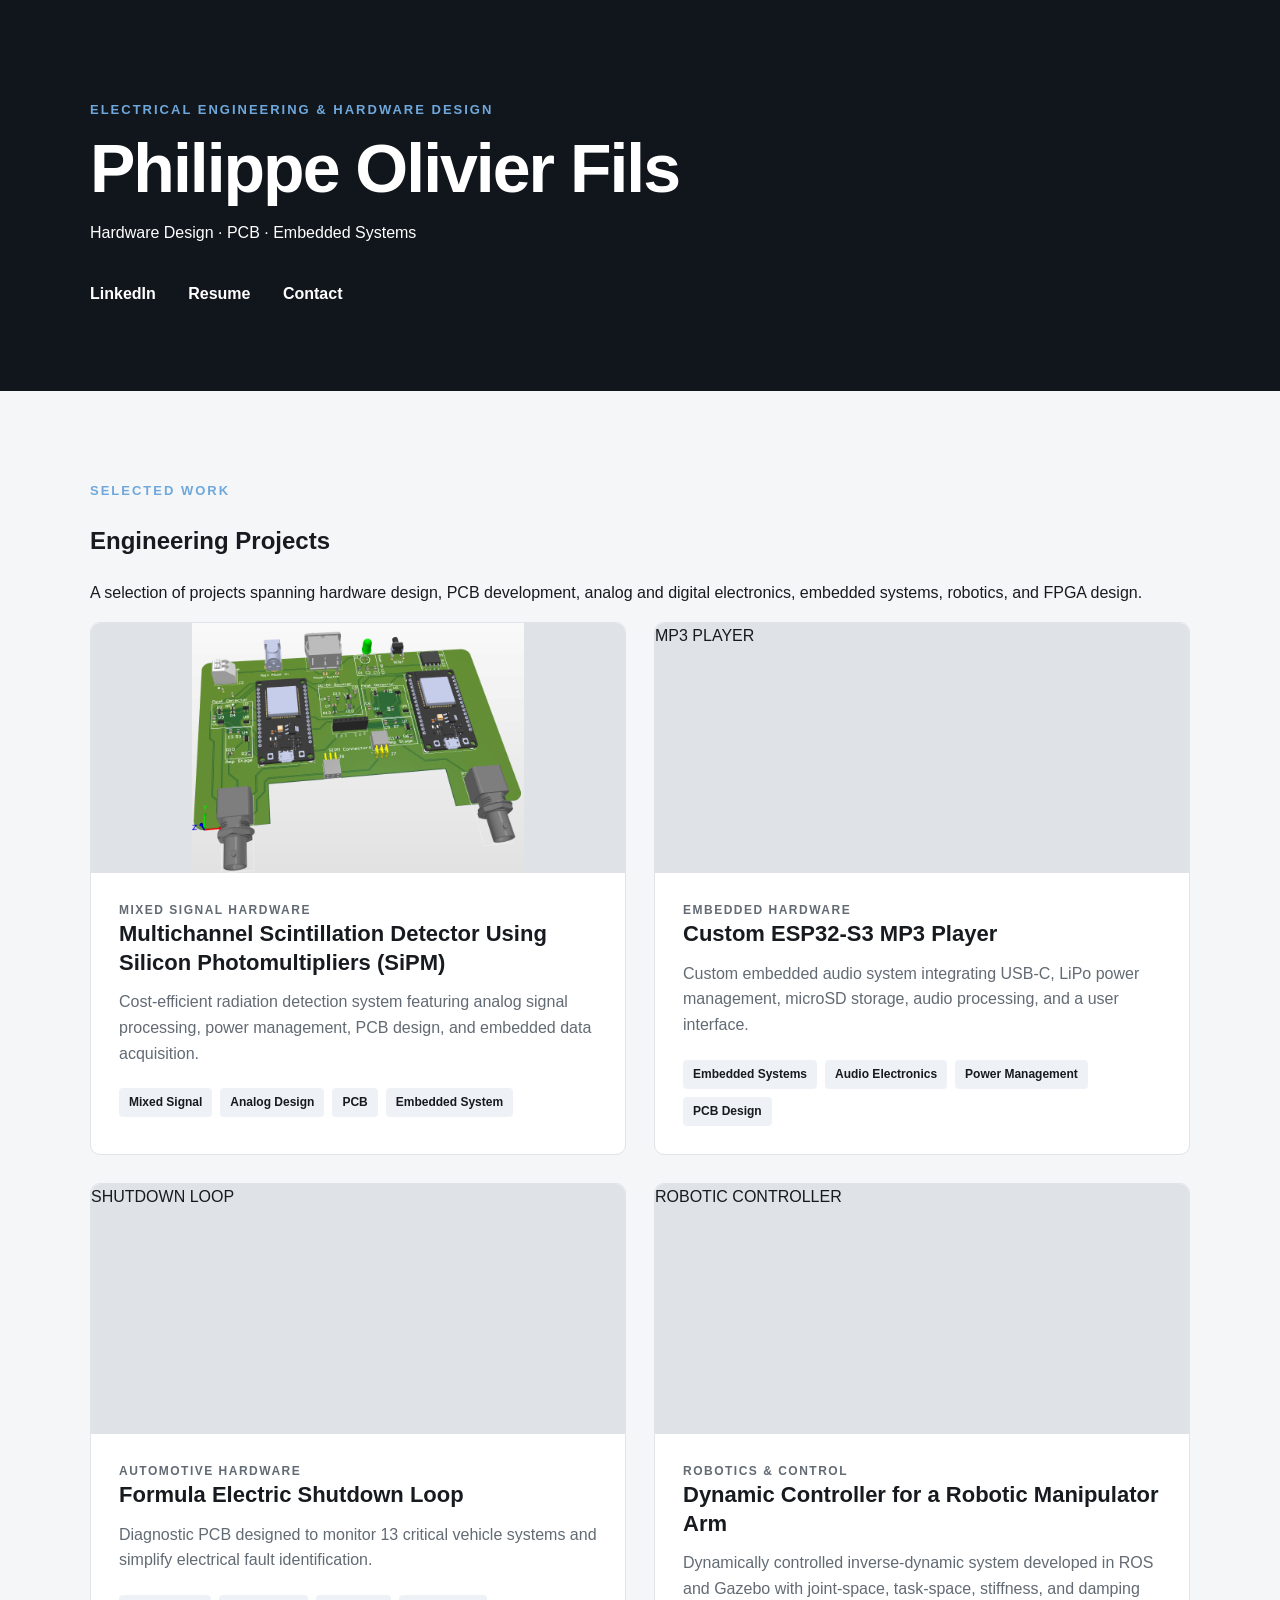
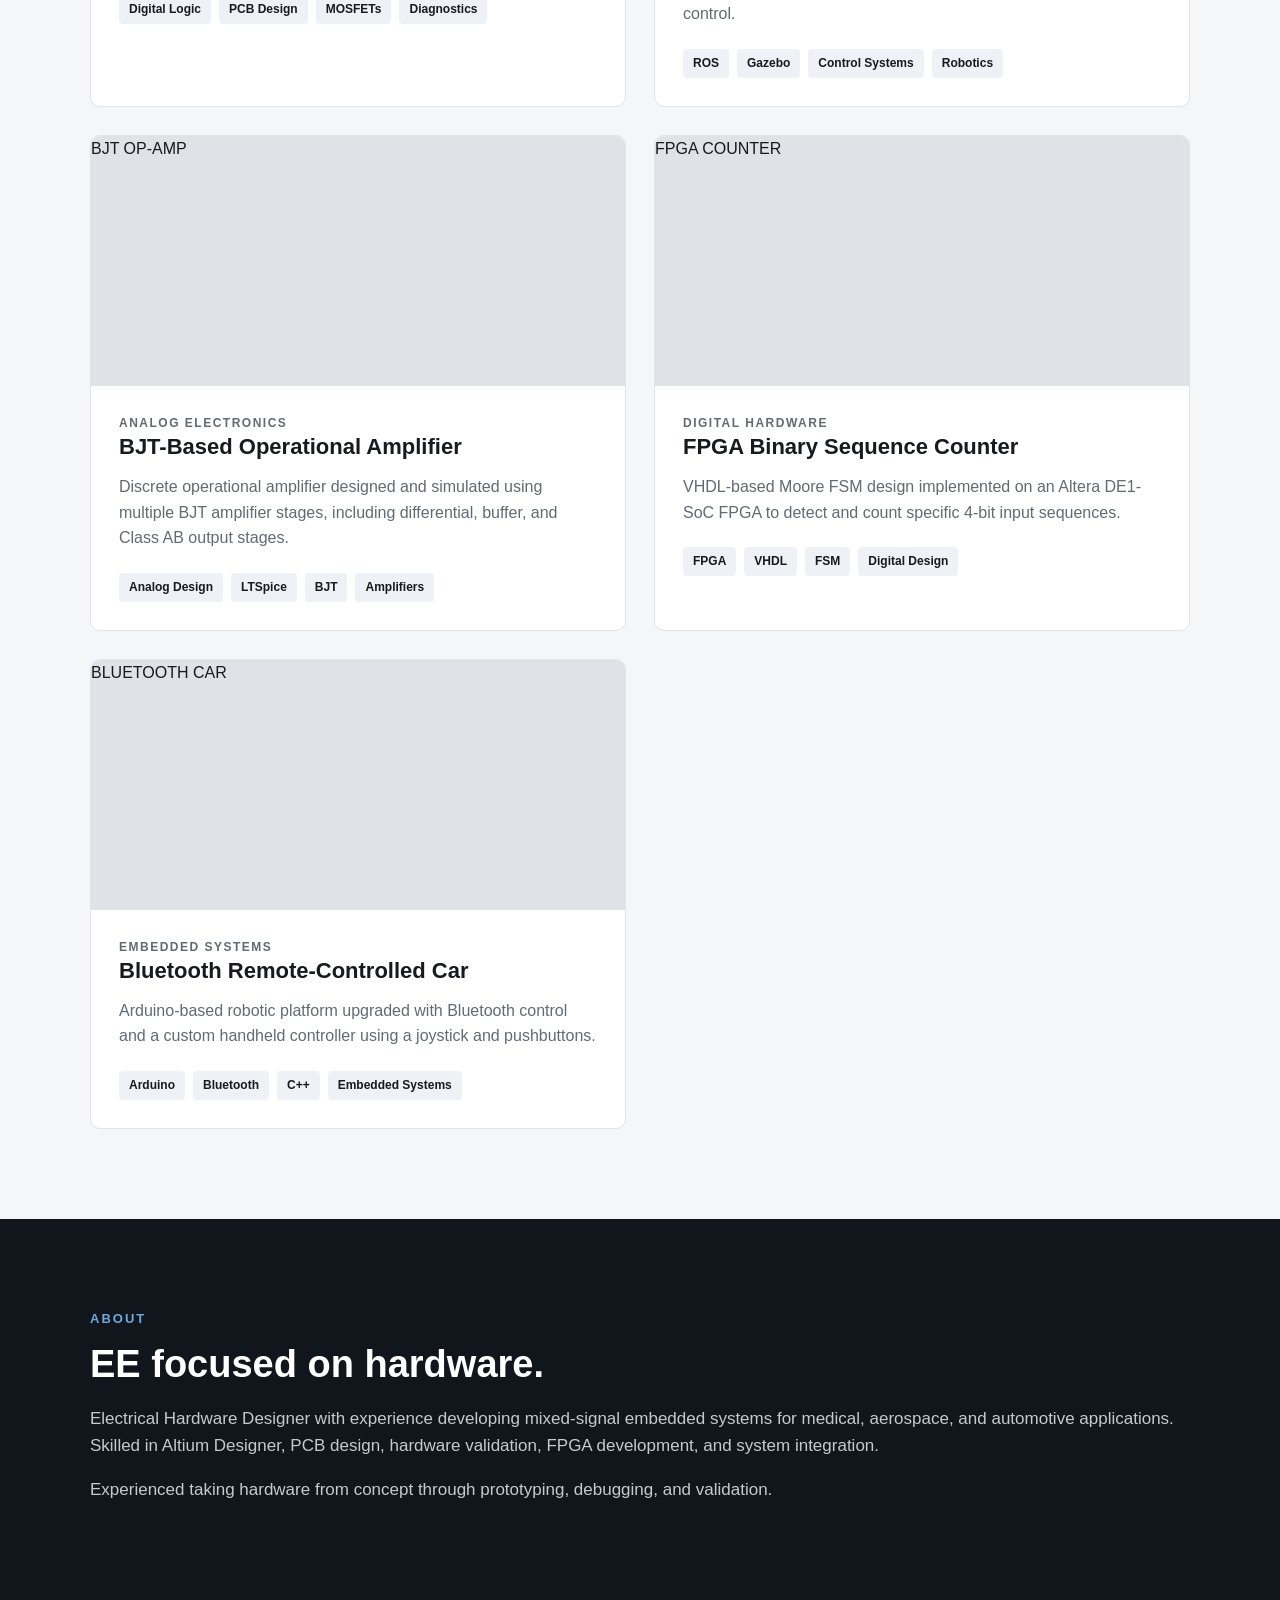
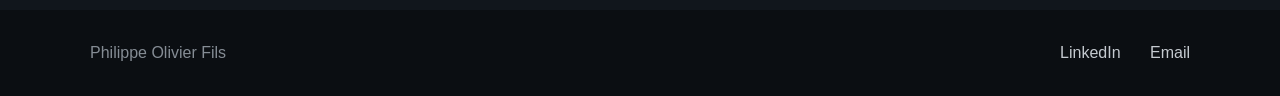
==== index.html @ 5f6dc3c2 "Update index.html" ====
<!DOCTYPE html>

<html lang="en"> <head> <meta charset="UTF-8"> <meta name="viewport" content="width=device-width, initial-scale=1.0">

<title>Philippe Olivier Fils | Hardware Engineering</title>

<link rel="stylesheet" href="style.css">

</head>

<body>

<!-- =====================================================
     HEADER / HERO
     ===================================================== -->

<header class="hero">
    <div class="container">

        <p class="eyebrow">ELECTRICAL ENGINEERING &amp; HARDWARE DESIGN</p>

        <h1>Philippe Olivier Fils</h1>

        <p class="hero-subtitle">
            Hardware Design · PCB · Embedded Systems
        </p>

        <div class="hero-links">
            <a href="https://www.linkedin.com/in/philippeolivierfils"
               target="_blank"
               rel="noopener noreferrer">
                LinkedIn
            </a>

            <a href="resume.pdf" target="_blank">
                Resume
            </a>

            <a href="mailto:philippe.fils@mail.mcgill.ca">
                Contact
            </a>
        </div>

    </div>
</header>


<!-- =====================================================
     PROJECTS
     ===================================================== -->

<main>

    <section class="projects-section">
        <div class="container">

            <p class="eyebrow">SELECTED WORK</p>

            <h2>Engineering Projects</h2>

            <p class="section-intro">
                A selection of projects spanning hardware design, PCB development,
                analog and digital electronics, embedded systems, robotics, and FPGA design.
            </p>


            <div class="projects-grid">


                <!-- =================================================
                     1. SIPM DETECTOR
                     ================================================= -->

                <a href="projects/sipm-detector.html" class="project-card">

                    <div class="project-image">
                        <img src="images/sipm/main-pcb-layout.png"
                             alt="SiPM scintillation detector PCB layout">
                    </div>

                    <div class="project-content">

                        <p class="project-category">
                            MIXED SIGNAL HARDWARE
                        </p>

                        <h3>
                            Multichannel Scintillation Detector Using Silicon Photomultipliers (SiPM)
                        </h3>

                        <p>
                            Cost-efficient radiation detection system featuring
                            analog signal processing, power management, PCB design,
                            and embedded data acquisition.
                        </p>

                        <div class="tags">
                            <span>Mixed Signal</span>
                            <span>Analog Design</span>
                            <span>PCB</span>
                            <span>Embedded System</span>
                        </div>

                    </div>

                </a>


                <!-- =================================================
                     2. MP3 PLAYER
                     ================================================= -->

                <a href="projects/mp3-player.html" class="project-card">

                    <div class="project-image">
                        <div class="project-image-placeholder">
                            MP3 PLAYER
                        </div>
                    </div>

                    <div class="project-content">

                        <p class="project-category">
                            EMBEDDED HARDWARE
                        </p>

                        <h3>
                            Custom ESP32-S3 MP3 Player
                        </h3>

                        <p>
                            Custom embedded audio system integrating USB-C,
                            LiPo power management, microSD storage, audio
                            processing, and a user interface.
                        </p>

                        <div class="tags">
                            <span>Embedded Systems</span>
                            <span>Audio Electronics</span>
                            <span>Power Management</span>
                            <span>PCB Design</span>
                        </div>

                    </div>

                </a>


                <!-- =================================================
                     3. FORMULA ELECTRIC SHUTDOWN LOOP
                     ================================================= -->

                <a href="projects/shutdown-loop.html" class="project-card">

                    <div class="project-image">
                        <div class="project-image-placeholder">
                            SHUTDOWN LOOP
                        </div>
                    </div>

                    <div class="project-content">

                        <p class="project-category">
                            AUTOMOTIVE HARDWARE
                        </p>

                        <h3>
                            Formula Electric Shutdown Loop
                        </h3>

                        <p>
                            Diagnostic PCB designed to monitor 13 critical
                            vehicle systems and simplify electrical fault
                            identification.
                        </p>

                        <div class="tags">
                            <span>Digital Logic</span>
                            <span>PCB Design</span>
                            <span>MOSFETs</span>
                            <span>Diagnostics</span>
                        </div>

                    </div>

                </a>


                <!-- =================================================
                     4. ROBOTIC MANIPULATOR CONTROLLER
                     ================================================= -->

                <a href="projects/robotic-manipulator.html" class="project-card">

                    <div class="project-image">
                        <div class="project-image-placeholder">
                            ROBOTIC CONTROLLER
                        </div>
                    </div>

                    <div class="project-content">

                        <p class="project-category">
                            ROBOTICS &amp; CONTROL
                        </p>

                        <h3>
                            Dynamic Controller for a Robotic Manipulator Arm
                        </h3>

                        <p>
                            Dynamically controlled inverse-dynamic system
                            developed in ROS and Gazebo with joint-space,
                            task-space, stiffness, and damping control.
                        </p>

                        <div class="tags">
                            <span>ROS</span>
                            <span>Gazebo</span>
                            <span>Control Systems</span>
                            <span>Robotics</span>
                        </div>

                    </div>

                </a>


                <!-- =================================================
                     5. BJT OP-AMP
                     ================================================= -->

                <a href="projects/bjt-op-amp.html" class="project-card">

                    <div class="project-image">
                        <div class="project-image-placeholder">
                            BJT OP-AMP
                        </div>
                    </div>

                    <div class="project-content">

                        <p class="project-category">
                            ANALOG ELECTRONICS
                        </p>

                        <h3>
                            BJT-Based Operational Amplifier
                        </h3>

                        <p>
                            Discrete operational amplifier designed and
                            simulated using multiple BJT amplifier stages,
                            including differential, buffer, and Class AB
                            output stages.
                        </p>

                        <div class="tags">
                            <span>Analog Design</span>
                            <span>LTSpice</span>
                            <span>BJT</span>
                            <span>Amplifiers</span>
                        </div>

                    </div>

                </a>


                <!-- =================================================
                     6. FPGA SEQUENCE COUNTER
                     ================================================= -->

                <a href="projects/fpga-design.html" class="project-card">

                    <div class="project-image">
                        <div class="project-image-placeholder">
                            FPGA COUNTER
                        </div>
                    </div>

                    <div class="project-content">

                        <p class="project-category">
                            DIGITAL HARDWARE
                        </p>

                        <h3>
                            FPGA Binary Sequence Counter
                        </h3>

                        <p>
                            VHDL-based Moore FSM design implemented on an
                            Altera DE1-SoC FPGA to detect and count specific
                            4-bit input sequences.
                        </p>

                        <div class="tags">
                            <span>FPGA</span>
                            <span>VHDL</span>
                            <span>FSM</span>
                            <span>Digital Design</span>
                        </div>

                    </div>

                </a>


                <!-- =================================================
                     7. BLUETOOTH CAR
                     ================================================= -->

                <a href="projects/bluetooth-robot.html" class="project-card">

                    <div class="project-image">
                        <div class="project-image-placeholder">
                            BLUETOOTH CAR
                        </div>
                    </div>

                    <div class="project-content">

                        <p class="project-category">
                            EMBEDDED SYSTEMS
                        </p>

                        <h3>
                            Bluetooth Remote-Controlled Car
                        </h3>

                        <p>
                            Arduino-based robotic platform upgraded with
                            Bluetooth control and a custom handheld
                            controller using a joystick and pushbuttons.
                        </p>

                        <div class="tags">
                            <span>Arduino</span>
                            <span>Bluetooth</span>
                            <span>C++</span>
                            <span>Embedded Systems</span>
                        </div>

                    </div>

                </a>


            </div>

        </div>
    </section>


    <!-- =====================================================
         ABOUT
         ===================================================== -->

    <section class="about-section">
        <div class="container">

            <p class="eyebrow">ABOUT</p>

            <h2>EE focused on hardware.</h2>

            <p>
                Electrical Hardware Designer with experience developing
                mixed-signal embedded systems for medical, aerospace,
                and automotive applications. Skilled in Altium Designer,
                PCB design, hardware validation, FPGA development,
                and system integration.
            </p>

            <p>
                Experienced taking hardware from concept through
                prototyping, debugging, and validation.
            </p>

        </div>
    </section>

</main>


<!-- =====================================================
     FOOTER
     ===================================================== -->

<footer>
    <div class="container">

        <p>
            Philippe Olivier Fils
        </p>

        <div class="footer-links">

            <a href="https://www.linkedin.com/in/philippeolivierfils"
               target="_blank"
               rel="noopener noreferrer">
                LinkedIn
            </a>

            <a href="mailto:philippe.fils@mail.mcgill.ca">
                Email
            </a>

        </div>

    </div>
</footer>

</body> </html>
---- style.css ----
* {
    box-sizing: border-box;
}

html {
    scroll-behavior: smooth;
}

body {
    margin: 0;
    font-family: Arial, Helvetica, sans-serif;
    background: #f5f6f8;
    color: #171a1f;
    line-height: 1.6;
}

.container {
    width: min(1100px, 90%);
    margin: auto;
}


/* =========================================================
   HOMEPAGE HERO
   ========================================================= */

.hero {
    background: #11161c;
    color: white;
    padding: 100px 0 85px;
}

.eyebrow {
    margin: 0 0 12px;
    font-size: 13px;
    font-weight: 700;
    letter-spacing: 2px;
    color: #6fa8dc;
}

.hero h1 {
    margin: 0;
    font-size: clamp(42px, 6vw, 68px);
    line-height: 1.05;
    letter-spacing: -2px;
}

.tagline {
    margin-top: 20px;
    font-size: 21px;
    color: #c5cad0;
}

.hero-links {
    margin-top: 35px;
}

.hero-links a {
    display: inline-block;
    margin-right: 28px;
    color: white;
    text-decoration: none;
    font-weight: 600;
}

.hero-links a:hover {
    color: #6fa8dc;
}


/* =========================================================
   HOMEPAGE PROJECTS
   ========================================================= */

.projects-section {
    padding: 90px 0;
}

.section-heading {
    max-width: 700px;
    margin-bottom: 45px;
}

.section-heading h2 {
    margin: 0;
    font-size: 38px;
    letter-spacing: -1px;
}

.section-heading > p:last-child {
    color: #626a73;
    font-size: 17px;
}


.projects-grid {
    display: grid;
    grid-template-columns: repeat(2, 1fr);
    gap: 28px;
}


.project-card {
    display: block;
    background: white;
    border: 1px solid #e0e3e7;
    border-radius: 10px;
    overflow: hidden;
    text-decoration: none;
    color: inherit;

    transition:
        transform 0.2s ease,
        box-shadow 0.2s ease;
}

.project-card:hover {
    transform: translateY(-5px);
    box-shadow: 0 15px 35px rgba(0, 0, 0, 0.08);
}


.project-image {
height: 250px;
background: #dfe3e8;
overflow: hidden;
}

.project-image img {
width: 100%;
height: 100%;
object-fit: contain;
display: block;
}

.project-content {
    padding: 28px;
}

.project-category {
    margin: 0 0 8px;

    font-size: 12px;
    font-weight: 700;
    letter-spacing: 1.5px;

    color: #1769aa;
}

.project-content h3 {
    margin: 0 0 12px;
    font-size: 22px;
    line-height: 1.3;
}

.project-content p {
    color: #626a73;
    margin: 0;
}


.tags {
    display: flex;
    flex-wrap: wrap;
    gap: 8px;

    margin-top: 22px;
}

.tags span {
    background: #eef2f6;
    padding: 5px 10px;

    border-radius: 4px;

    font-size: 12px;
    font-weight: 600;
}

.project-header .tags span { color: #171a1f; }

/* =========================================================
   ABOUT
   ========================================================= */

.about-section {
    background: #11161c;
    color: white;
    padding: 90px 0;
}

.about-grid {
    display: grid;
    grid-template-columns: 1fr 1fr;
    gap: 80px;
}

.about-section h2 {
    margin: 0;
    font-size: 38px;
    line-height: 1.2;
}

.about-section p:not(.eyebrow) {
    color: #c5cad0;
    font-size: 17px;
}


/* =========================================================
   FOOTER
   ========================================================= */

footer {
    background: #0b0e12;
    color: #858c94;
    padding: 30px 0;
}

footer .container {
    display: flex;
    justify-content: space-between;
    align-items: center;
}

footer p {
    margin: 0;
}

footer a {
    color: #c5cad0;
    text-decoration: none;
    margin-left: 25px;
}


/* =========================================================
   PROJECT PAGE HEADER
   ========================================================= */

.project-header {
    background: #11161c;
    color: white;
    padding: 80px 0 70px;
}

.project-header h1 {
    max-width: 900px;
    margin: 0;
    font-size: clamp(38px, 5vw, 62px);
    line-height: 1.08;
    letter-spacing: -1.5px;
}

.project-subtitle {
    max-width: 800px;
    margin: 22px 0 0;

    font-size: 20px;
    line-height: 1.6;

    color: #c5cad0;
}

.back-link {
    display: inline-block;
    margin-bottom: 35px;

    color: #c5cad0;
    text-decoration: none;

    font-size: 14px;
    font-weight: 600;
}

.back-link:hover {
    color: #6fa8dc;
}


/* =========================================================
   PROJECT HERO IMAGES
   ========================================================= */

.project-hero-image-section {
    padding: 50px 0 20px;
    background: #f5f6f8;
}

.project-hero-image-pair {
    display: grid;
    grid-template-columns: 1fr 1fr;
    gap: 30px;
}


/* =========================================================
   PROJECT SECTIONS
   ========================================================= */

.project-section {
    padding: 75px 0;
    border-bottom: 1px solid #e0e3e7;
}

.project-section:last-child {
    border-bottom: none;
}

.project-section-alt {
    background: #eef1f4;
}

.project-content-wide {
    max-width: 1000px;
    margin: 0 auto;
}

.project-section p {
    max-width: 850px;
    margin: 0 0 18px;

    color: #555d66;
    font-size: 17px;
    line-height: 1.7;
}

.project-section h3 {
    margin: 0 0 12px;
    font-size: 22px;
}


/* =========================================================
   PROJECT FIGURES
   ========================================================= */

.project-figure {
    margin: 0;

    background: transparent;
    border: none;
    border-radius: 0;

    overflow: visible;
}

.project-figure img {
    display: block;
    width: 100%;
    height: auto;
    border-radius: 6px;
}

.project-figure figcaption {
    padding: 10px 0 0;

    border: none;

    color: #626a73;
    font-size: 14px;
    line-height: 1.5;
}

.project-figure figcaption strong {
    color: #171a1f;
}


/* =========================================================
   PROJECT HERO / BOARD IMAGES
   ========================================================= */

/*
   Keeps the Layout and Assembled Board images
   visually similar in size.
*/

.project-hero-image-pair .project-figure img {
    width: 100%;
    height: 360px;
    object-fit: contain;
    background: white;
}


/* =========================================================
   LARGE PROJECT FIGURES
   ========================================================= */

.project-figure-large {
    margin-top: 40px;
}

.project-figure-large img {
    width: 100%;
}

/* =========================================================
MEDIUM PROJECT FIGURES
========================================================= */

.project-figure-medium {
max-width: 750px;
margin-left: auto;
margin-right: auto;
}

/* =========================================================
   STACKED MODULAR CROSS-SECTION
   ========================================================= */

/*
   The cross-section image should not dominate the page.
   It remains centered and substantially smaller than
   the main board images.
*/

.project-figure-modular {
    max-width: 650px;
    margin: 40px auto 0;
}

.project-figure-modular img {
    width: 100%;
    height: auto;
}


/* =========================================================
   MULTI-IMAGE FIGURE GRID
   ========================================================= */

.project-figure-grid {
    display: grid;
    grid-template-columns: 1fr 1fr;
    gap: 25px;

    margin-top: 40px;
}


/* =========================================================
   PROJECT HIGHLIGHTS
   ========================================================= */

.project-highlight {
    margin-top: 45px;
    padding: 30px;

    background: white;
    border: 1px solid #e0e3e7;
    border-radius: 8px;
}

.project-highlight h3 {
    margin-top: 0;
}

.project-highlight ul {
    margin: 0;
    padding-left: 22px;
}

.project-highlight li {
    margin-bottom: 10px;

    color: #555d66;
    font-size: 16px;
}


/* =========================================================
   PROJECT SUMMARY
   ========================================================= */

.project-summary {
    padding-top: 10px;
}


/* =========================================================
   PROJECT PAGE MOBILE
   ========================================================= */

@media (max-width: 750px) {

    .hero {
        padding: 70px 0;
    }

    .projects-grid {
        grid-template-columns: 1fr;
    }

    .about-grid {
        grid-template-columns: 1fr;
        gap: 30px;
    }

    footer .container {
        flex-direction: column;
        gap: 15px;
    }

    footer a {
        margin: 0 10px;
    }


    /* Project pages */

    .project-header {
        padding: 60px 0 55px;
    }

    .project-header h1 {
        font-size: 40px;
    }

    .project-subtitle {
        font-size: 17px;
    }

    .project-hero-image-section {
        padding: 30px 0 10px;
    }

    .project-hero-image-pair {
        grid-template-columns: 1fr;
        gap: 25px;
    }

    .project-hero-image-pair .project-figure img {
        height: auto;
        max-height: 360px;
    }

    .project-section {
        padding: 55px 0;
    }

    .project-section h2 {
        font-size: 29px;
    }

    .project-section p {
        font-size: 16px;
    }

    .project-figure-grid {
        grid-template-columns: 1fr;
        gap: 20px;
    }

    .project-figure-modular {
        max-width: 100%;
        margin-top: 30px;
    }

    .project-highlight {
        padding: 22px;
    }

}
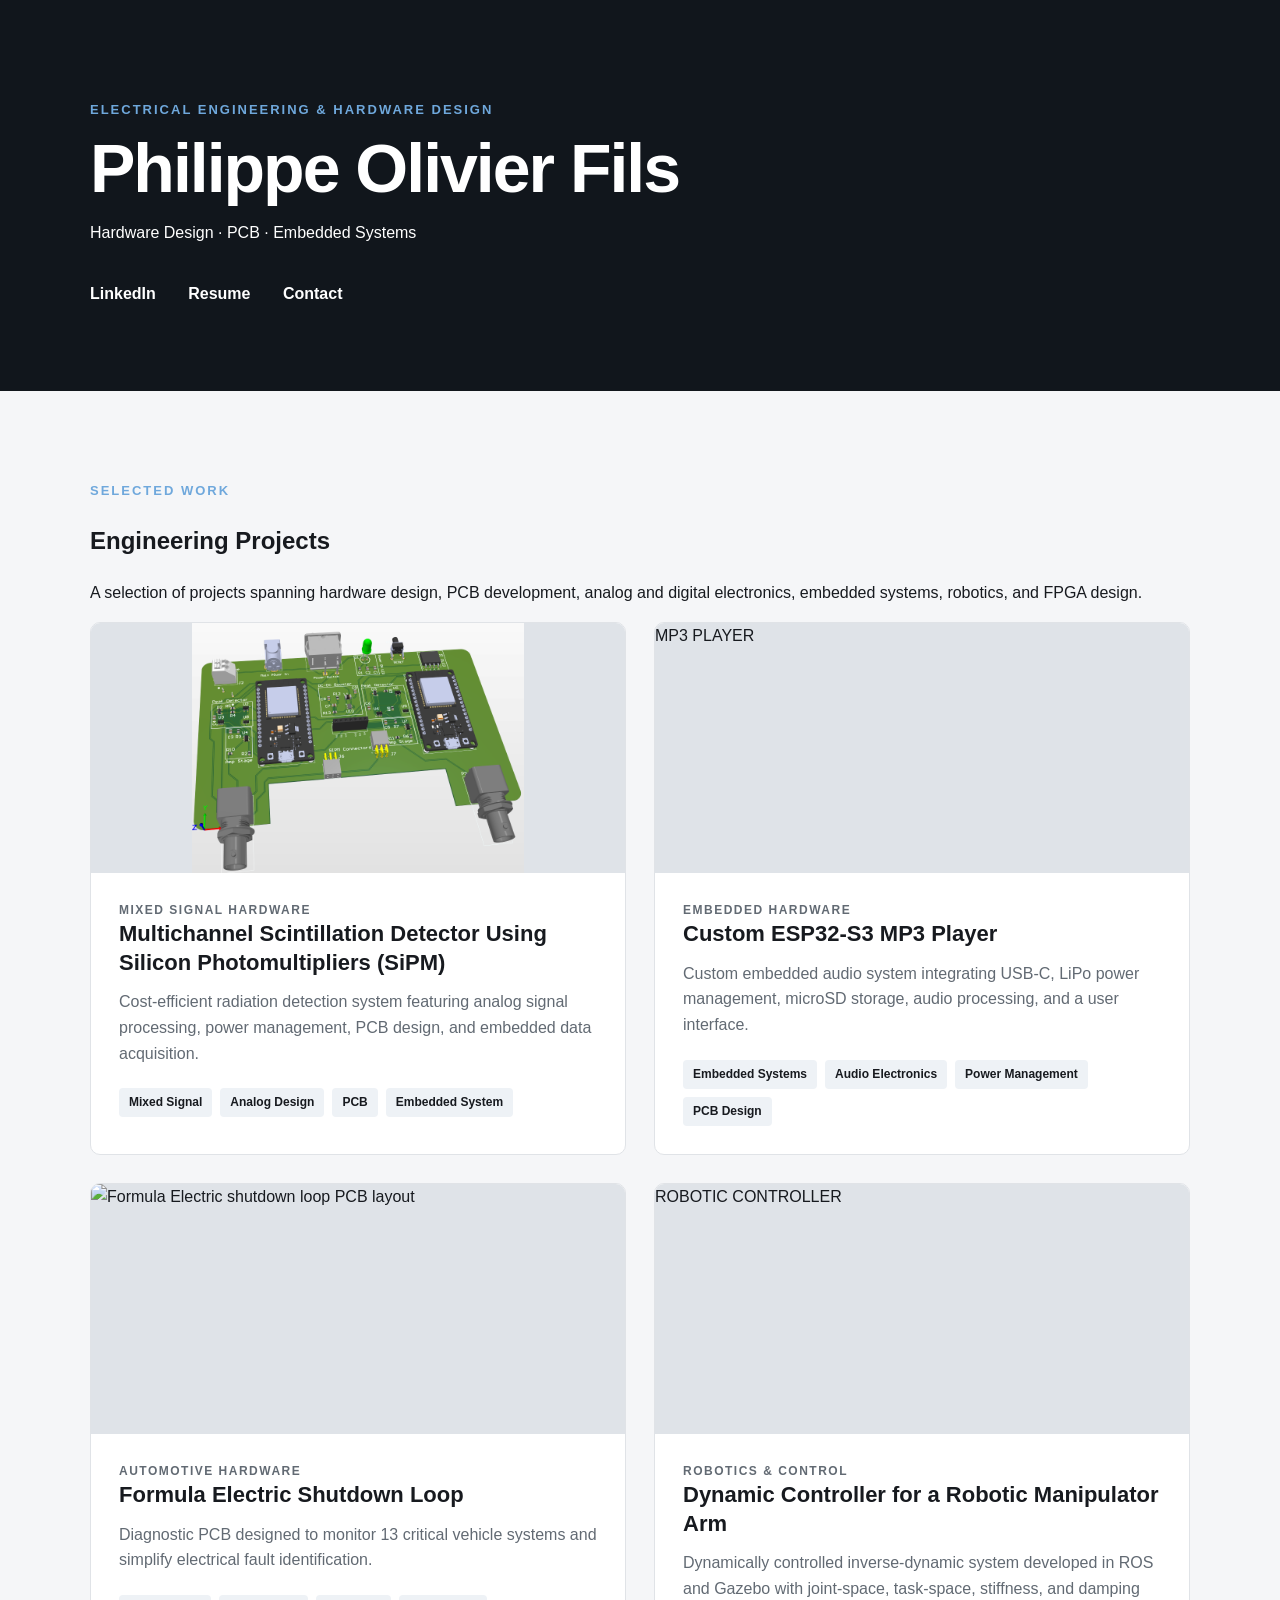
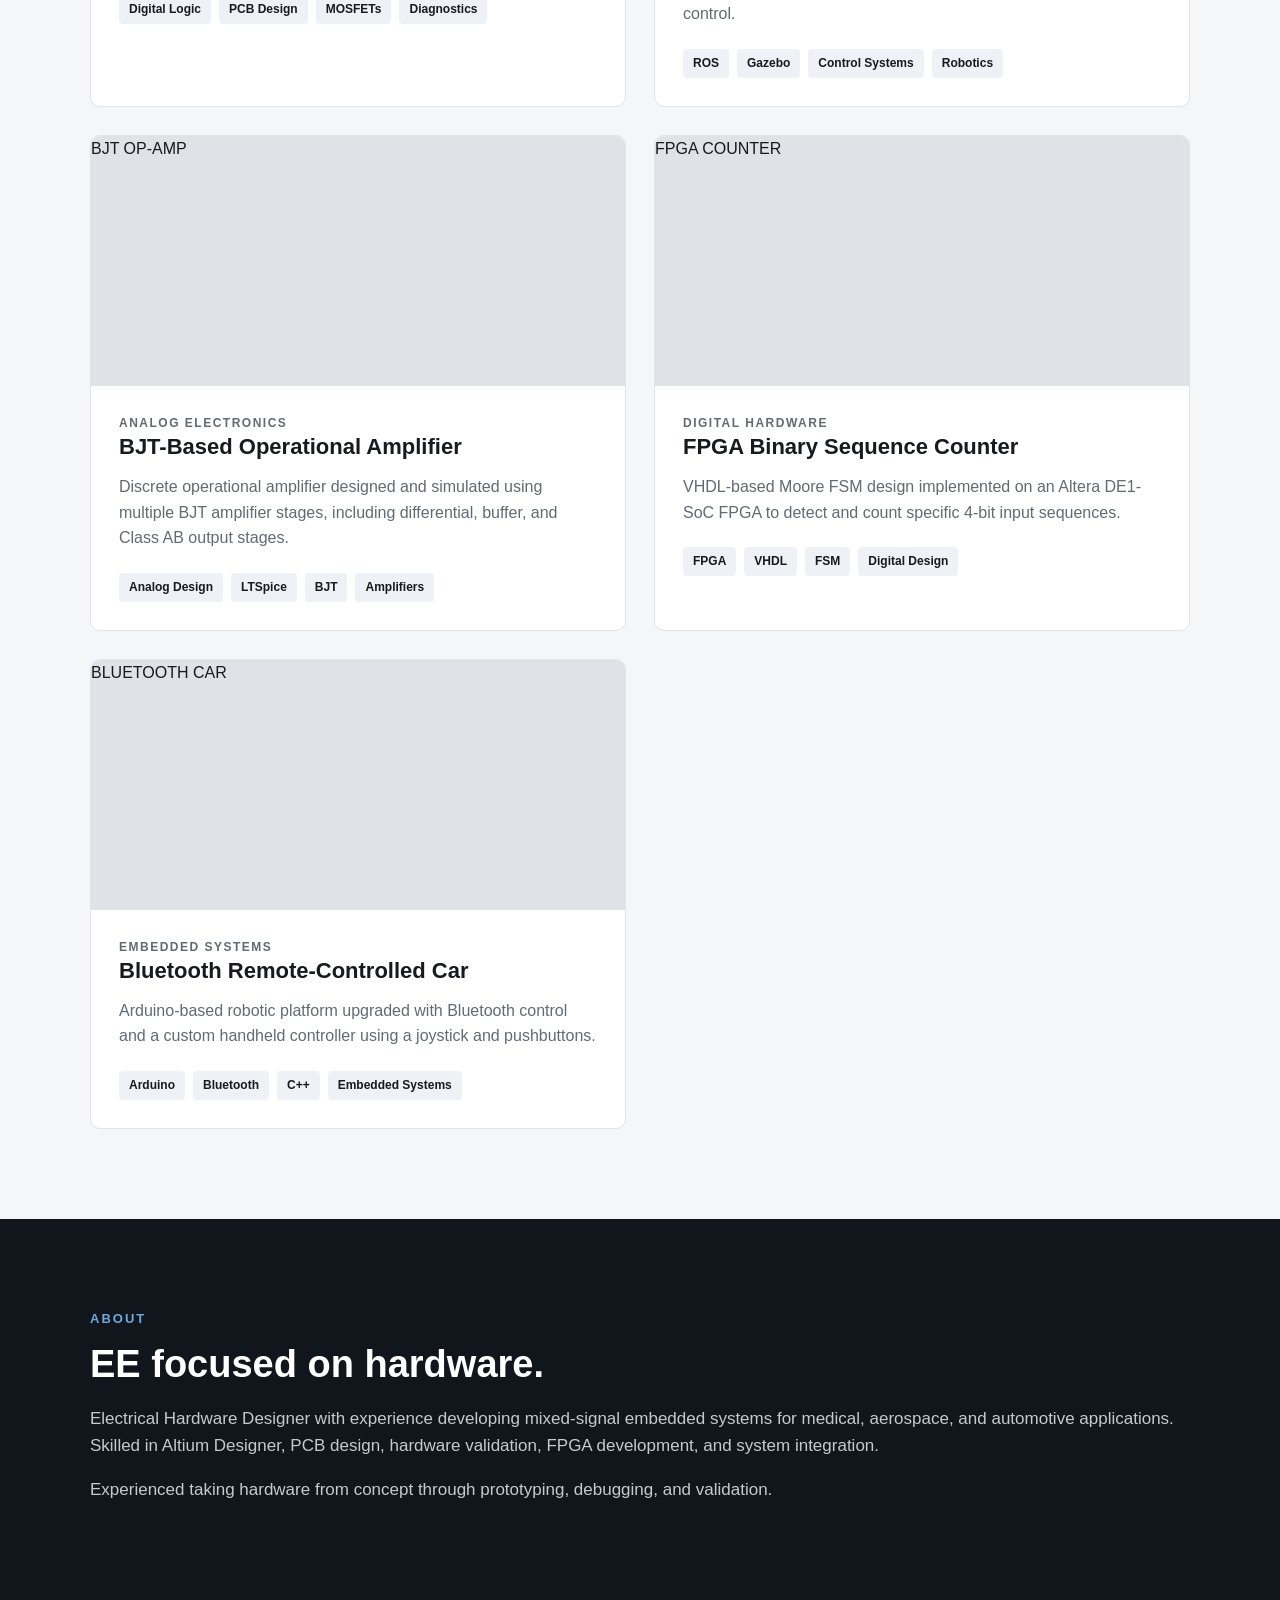
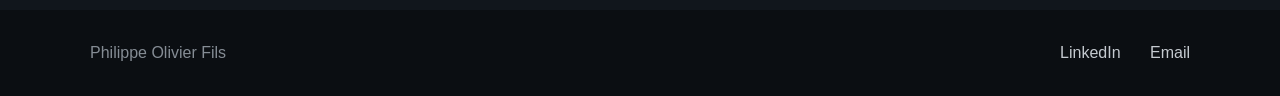
==== commit 9ab0d966: "adding tile pic to shutdown loop" ====
--- a/index.html
+++ b/index.html
@@ -153,9 +153,8 @@
                 <a href="projects/shutdown-loop.html" class="project-card">
 
                     <div class="project-image">
-                        <div class="project-image-placeholder">
-                            SHUTDOWN LOOP
-                        </div>
+                        <img src="images/shutdown-loop/pcb-2d-layout-top.png"
+                             alt="Formula Electric shutdown loop PCB layout">
                     </div>
 
                     <div class="project-content">
@@ -190,7 +189,7 @@
                      4. ROBOTIC MANIPULATOR CONTROLLER
                      ================================================= -->
 
-                <a href="projects/robotic-manipulator.html" class="project-card">
+                <a href="projects/robotic-controller.html" class="project-card">
 
                     <div class="project-image">
                         <div class="project-image-placeholder">
@@ -271,7 +270,7 @@
                      6. FPGA SEQUENCE COUNTER
                      ================================================= -->
 
-                <a href="projects/fpga-design.html" class="project-card">
+                <a href="projects/fpga-counter.html" class="project-card">
 
                     <div class="project-image">
                         <div class="project-image-placeholder">
@@ -311,7 +310,7 @@
                      7. BLUETOOTH CAR
                      ================================================= -->
 
-                <a href="projects/bluetooth-robot.html" class="project-card">
+                <a href="projects/bt-rc-car.html" class="project-card">
 
                     <div class="project-image">
                         <div class="project-image-placeholder">
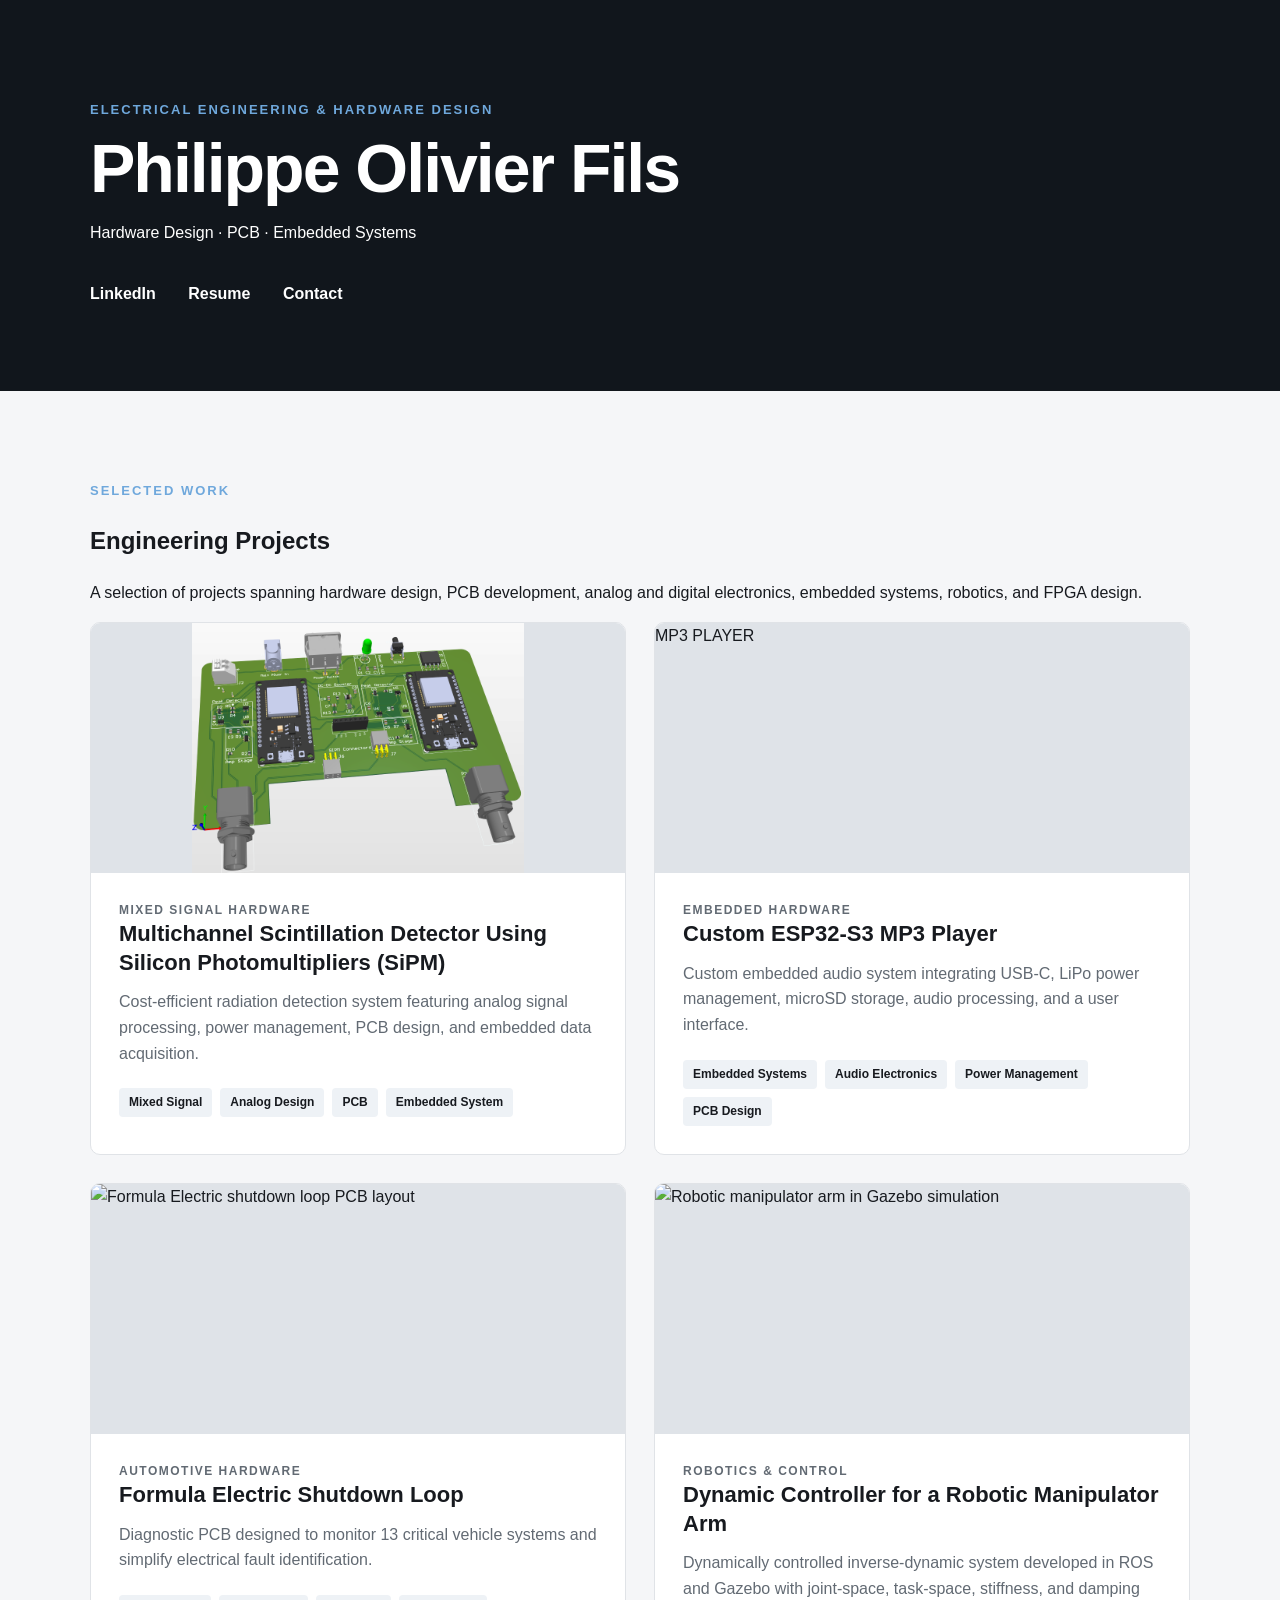
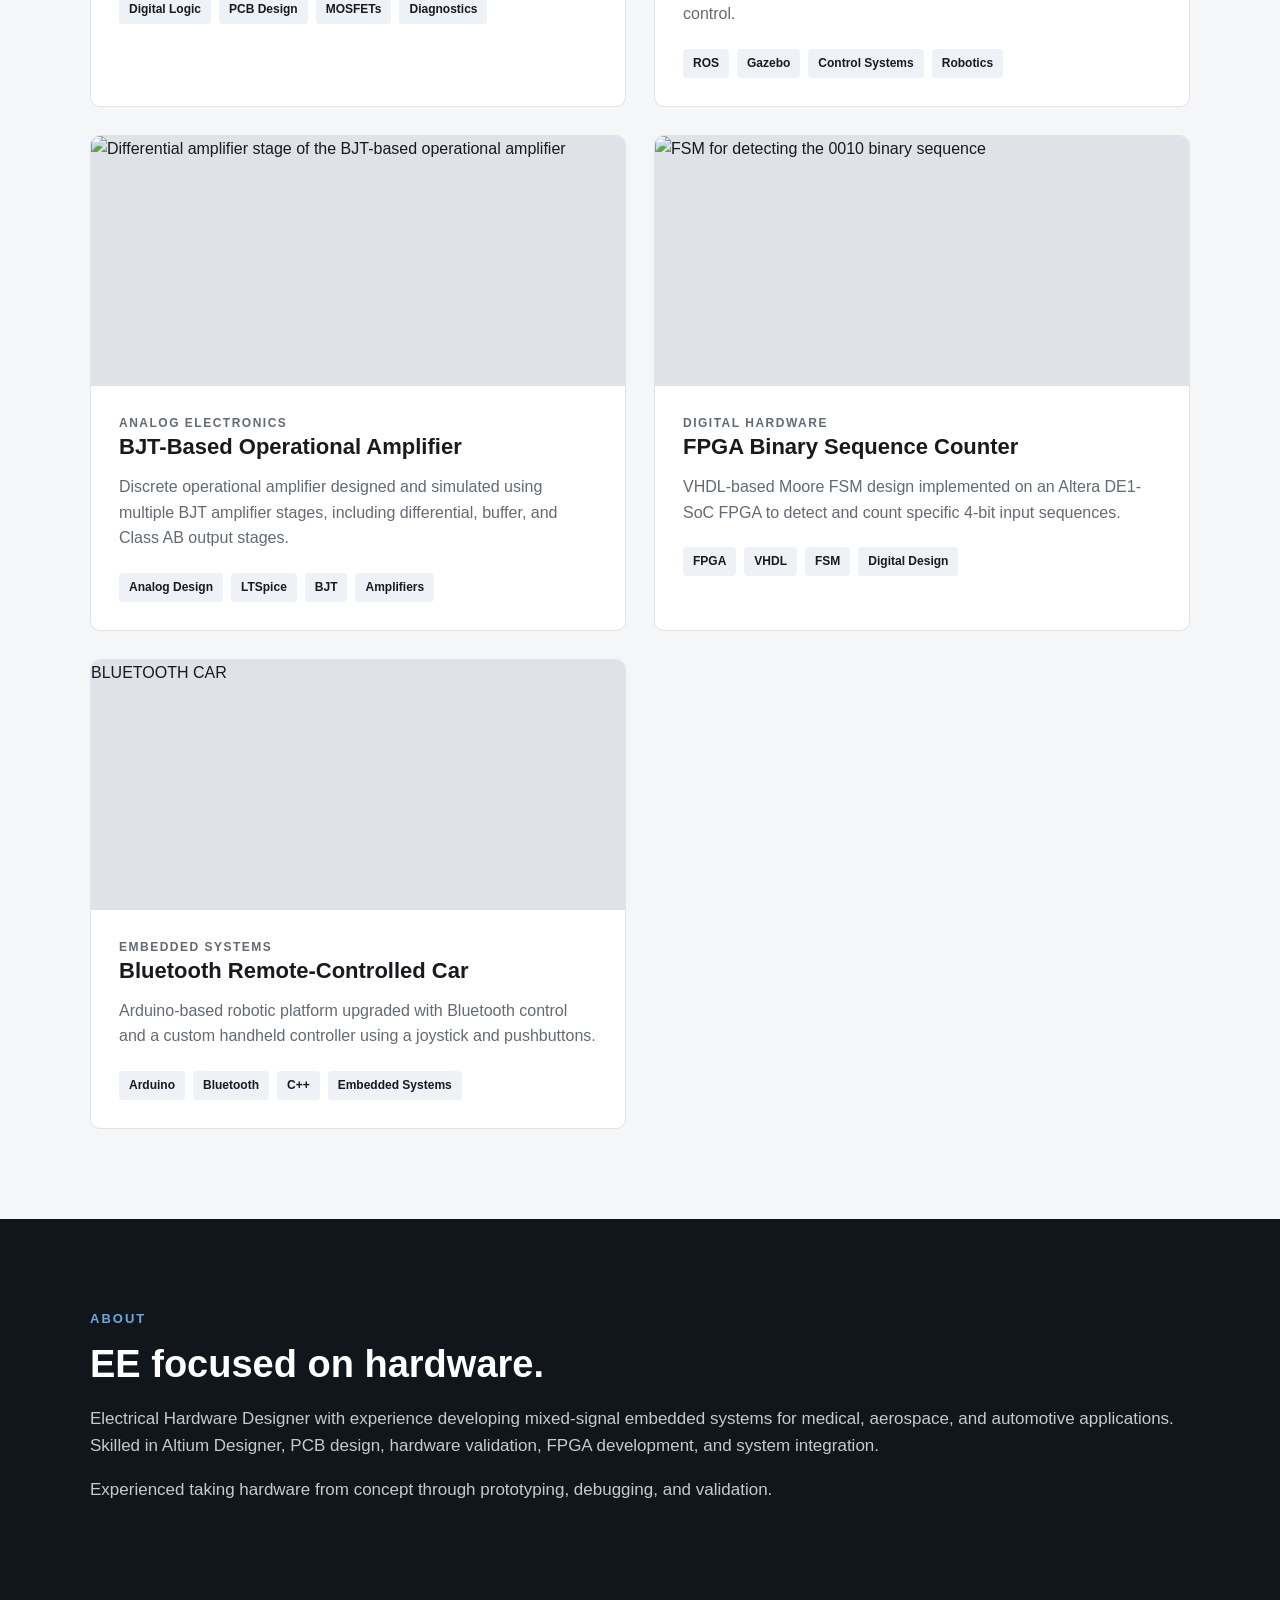
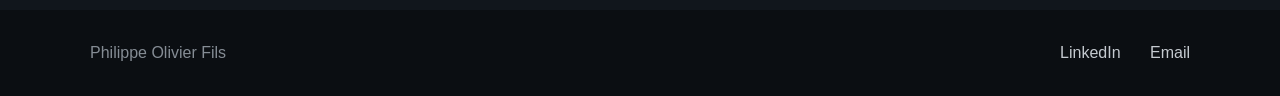
==== commit 41d31c75: "adding tile pics" ====
--- a/index.html
+++ b/index.html
@@ -192,9 +192,8 @@
                 <a href="projects/robotic-controller.html" class="project-card">
 
                     <div class="project-image">
-                        <div class="project-image-placeholder">
-                            ROBOTIC CONTROLLER
-                        </div>
+                        <img src="../images/robot-arm/robotic-arm-sim.png"
+                         alt="Robotic manipulator arm in Gazebo simulation">
                     </div>
 
                     <div class="project-content">
@@ -232,9 +231,8 @@
                 <a href="projects/bjt-op-amp.html" class="project-card">
 
                     <div class="project-image">
-                        <div class="project-image-placeholder">
-                            BJT OP-AMP
-                        </div>
+                        <img src="../images/bjt-op-amp/diff-stage.png"
+                         alt="Differential amplifier stage of the BJT-based operational amplifier">
                     </div>
 
                     <div class="project-content">
@@ -273,9 +271,8 @@
                 <a href="projects/fpga-counter.html" class="project-card">
 
                     <div class="project-image">
-                        <div class="project-image-placeholder">
-                            FPGA COUNTER
-                        </div>
+                        <img src="../images/fpga-counter/FSM-seq-detector-0010.png"
+                         alt="FSM for detecting the 0010 binary sequence">
                     </div>
 
                     <div class="project-content">
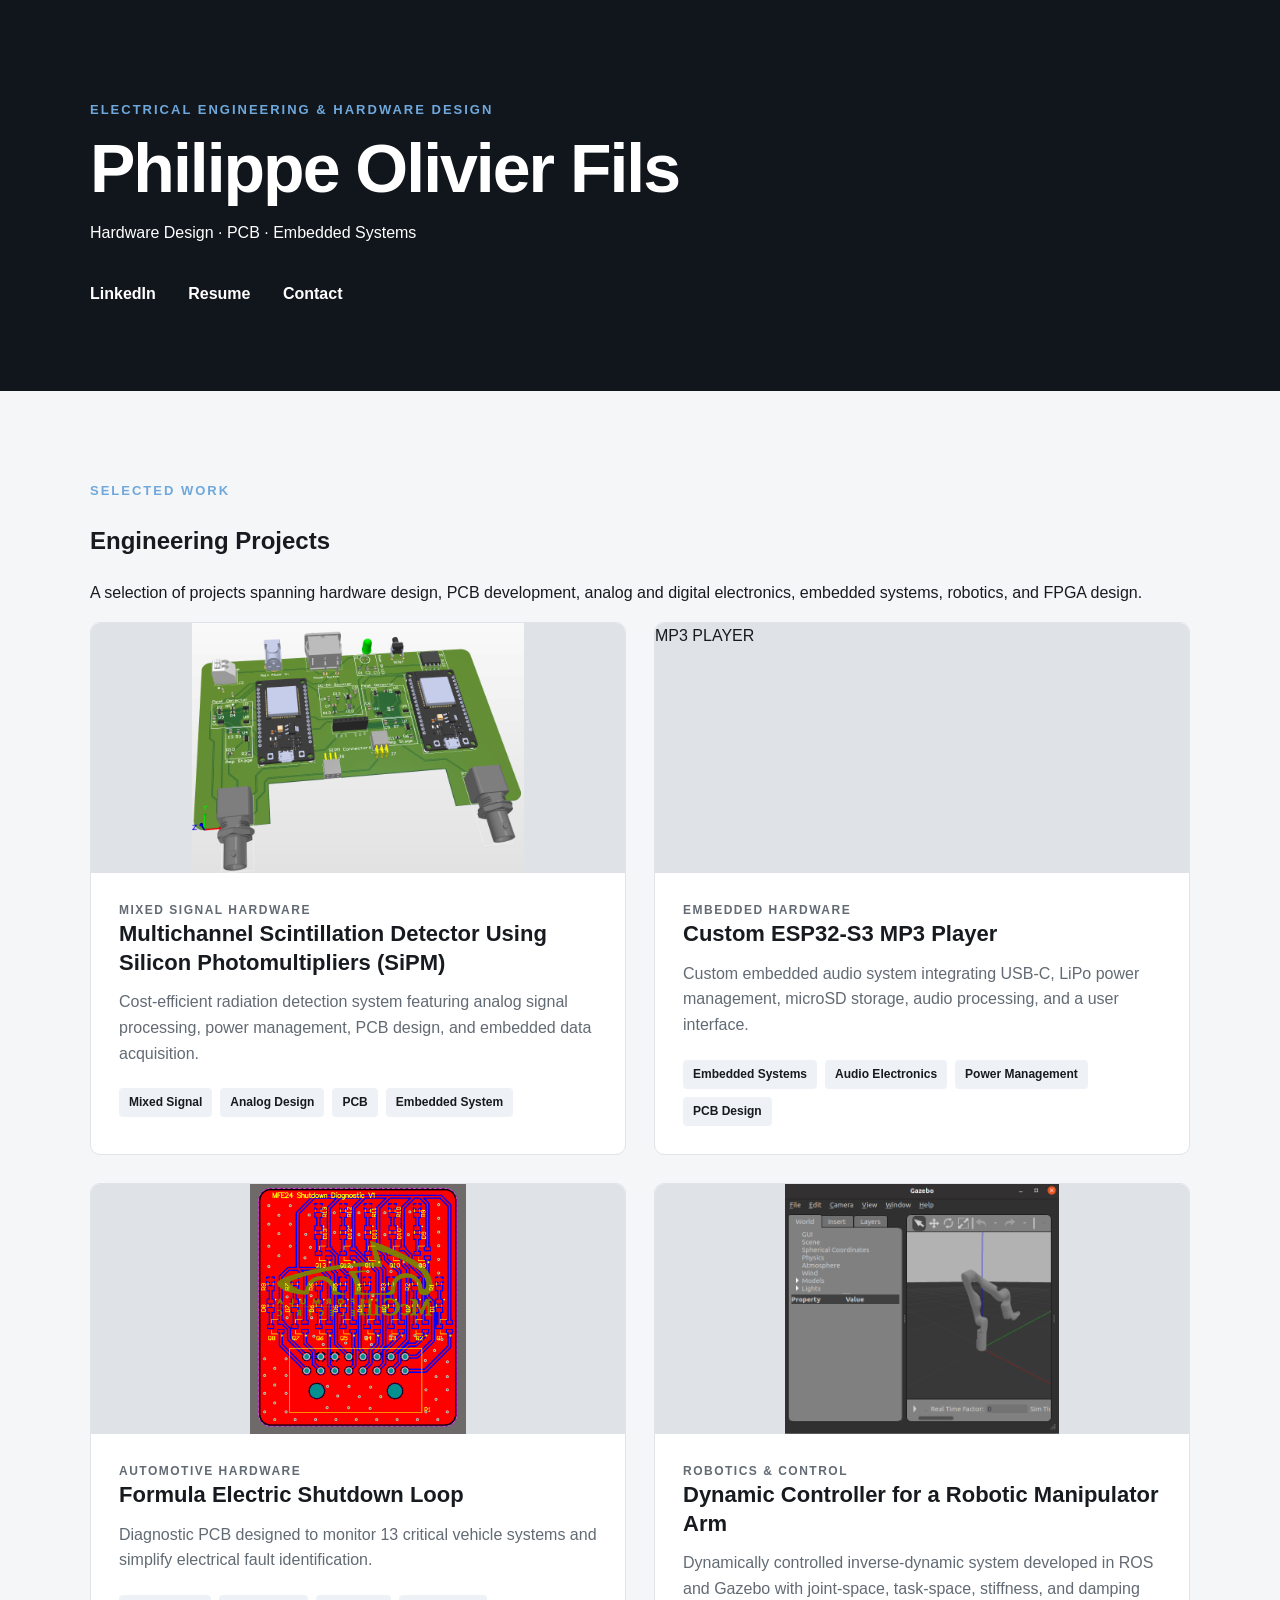
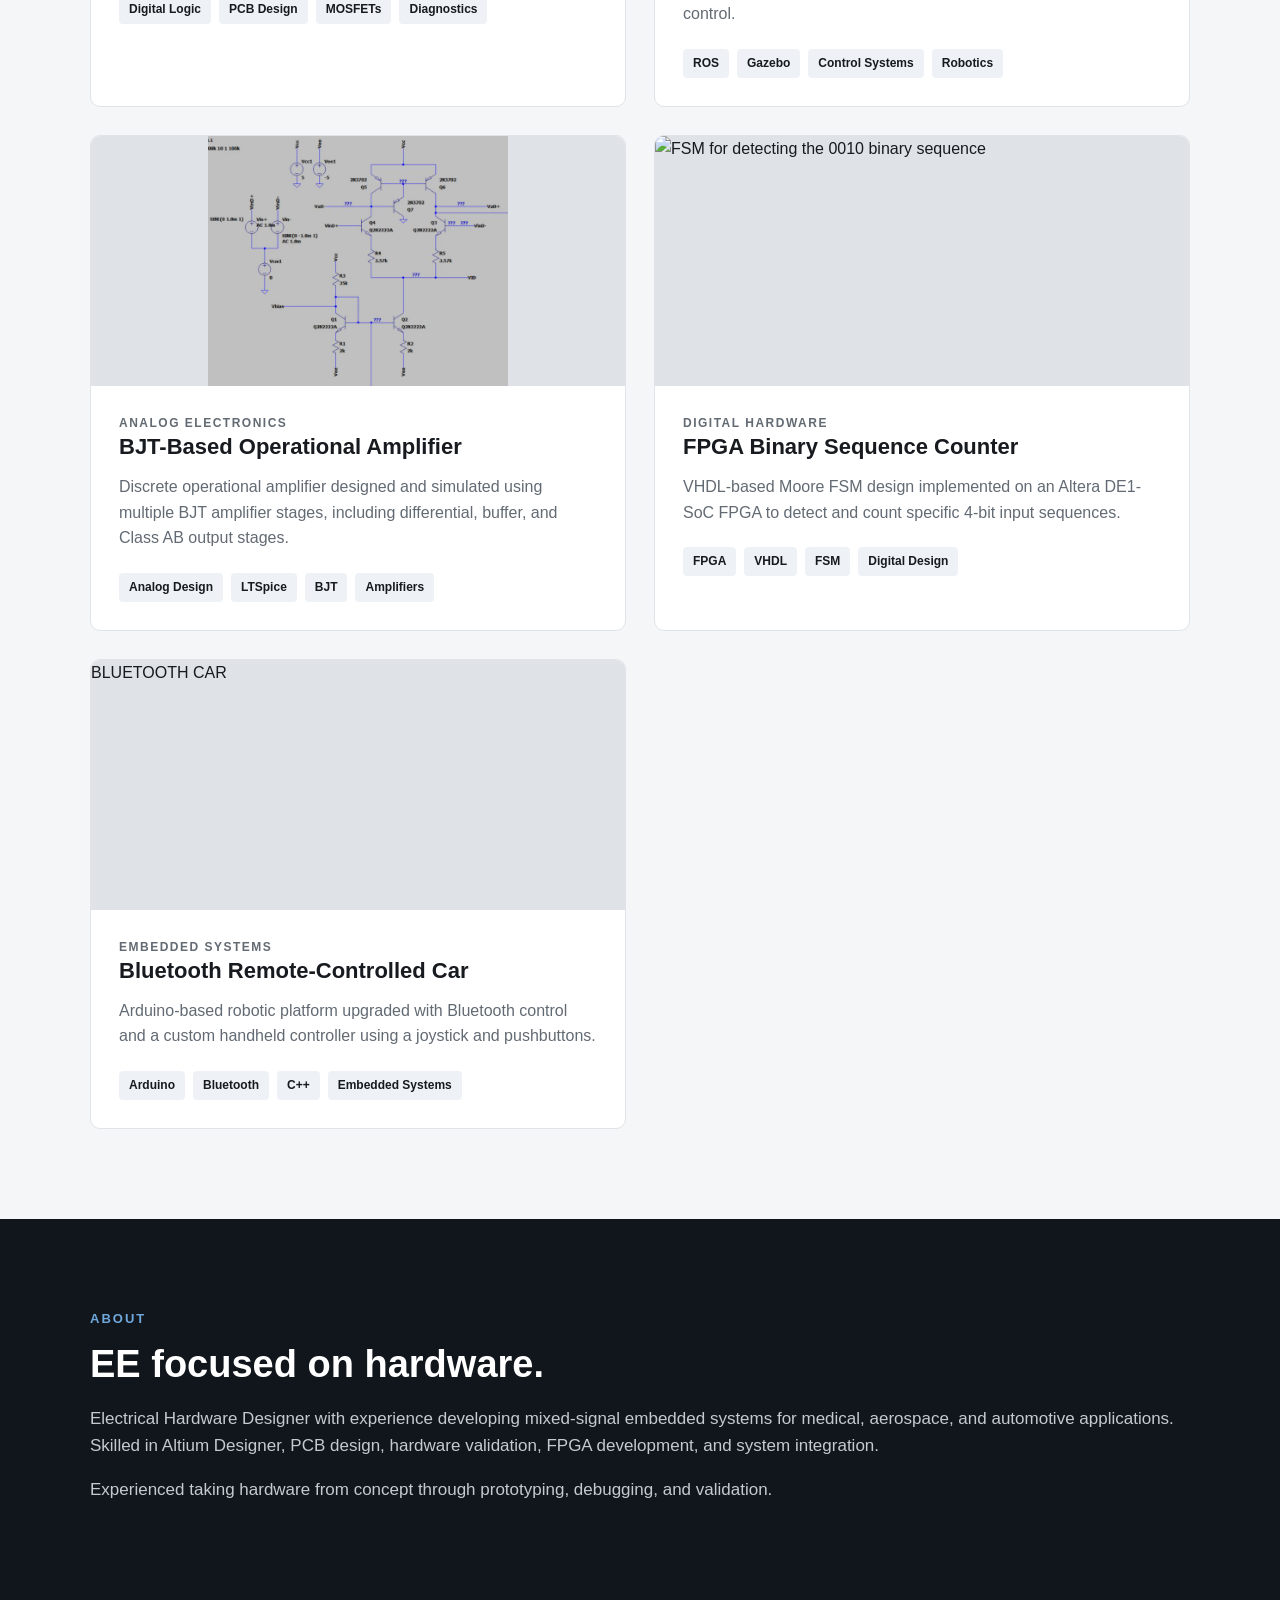
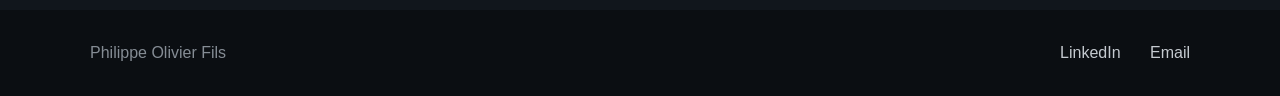
==== commit dc4ee270: "Update index.html" ====
--- a/index.html
+++ b/index.html
@@ -192,7 +192,7 @@
                 <a href="projects/robotic-controller.html" class="project-card">
 
                     <div class="project-image">
-                        <img src="../images/robot-arm/robotic-arm-sim.png"
+                        <img src="../images/robotic-arm/robotic-arm-sim.png"
                          alt="Robotic manipulator arm in Gazebo simulation">
                     </div>
 
@@ -231,7 +231,7 @@
                 <a href="projects/bjt-op-amp.html" class="project-card">
 
                     <div class="project-image">
-                        <img src="../images/bjt-op-amp/diff-stage.png"
+                        <img src="../images/bjt-opamp/diff-stage.png"
                          alt="Differential amplifier stage of the BJT-based operational amplifier">
                     </div>
 
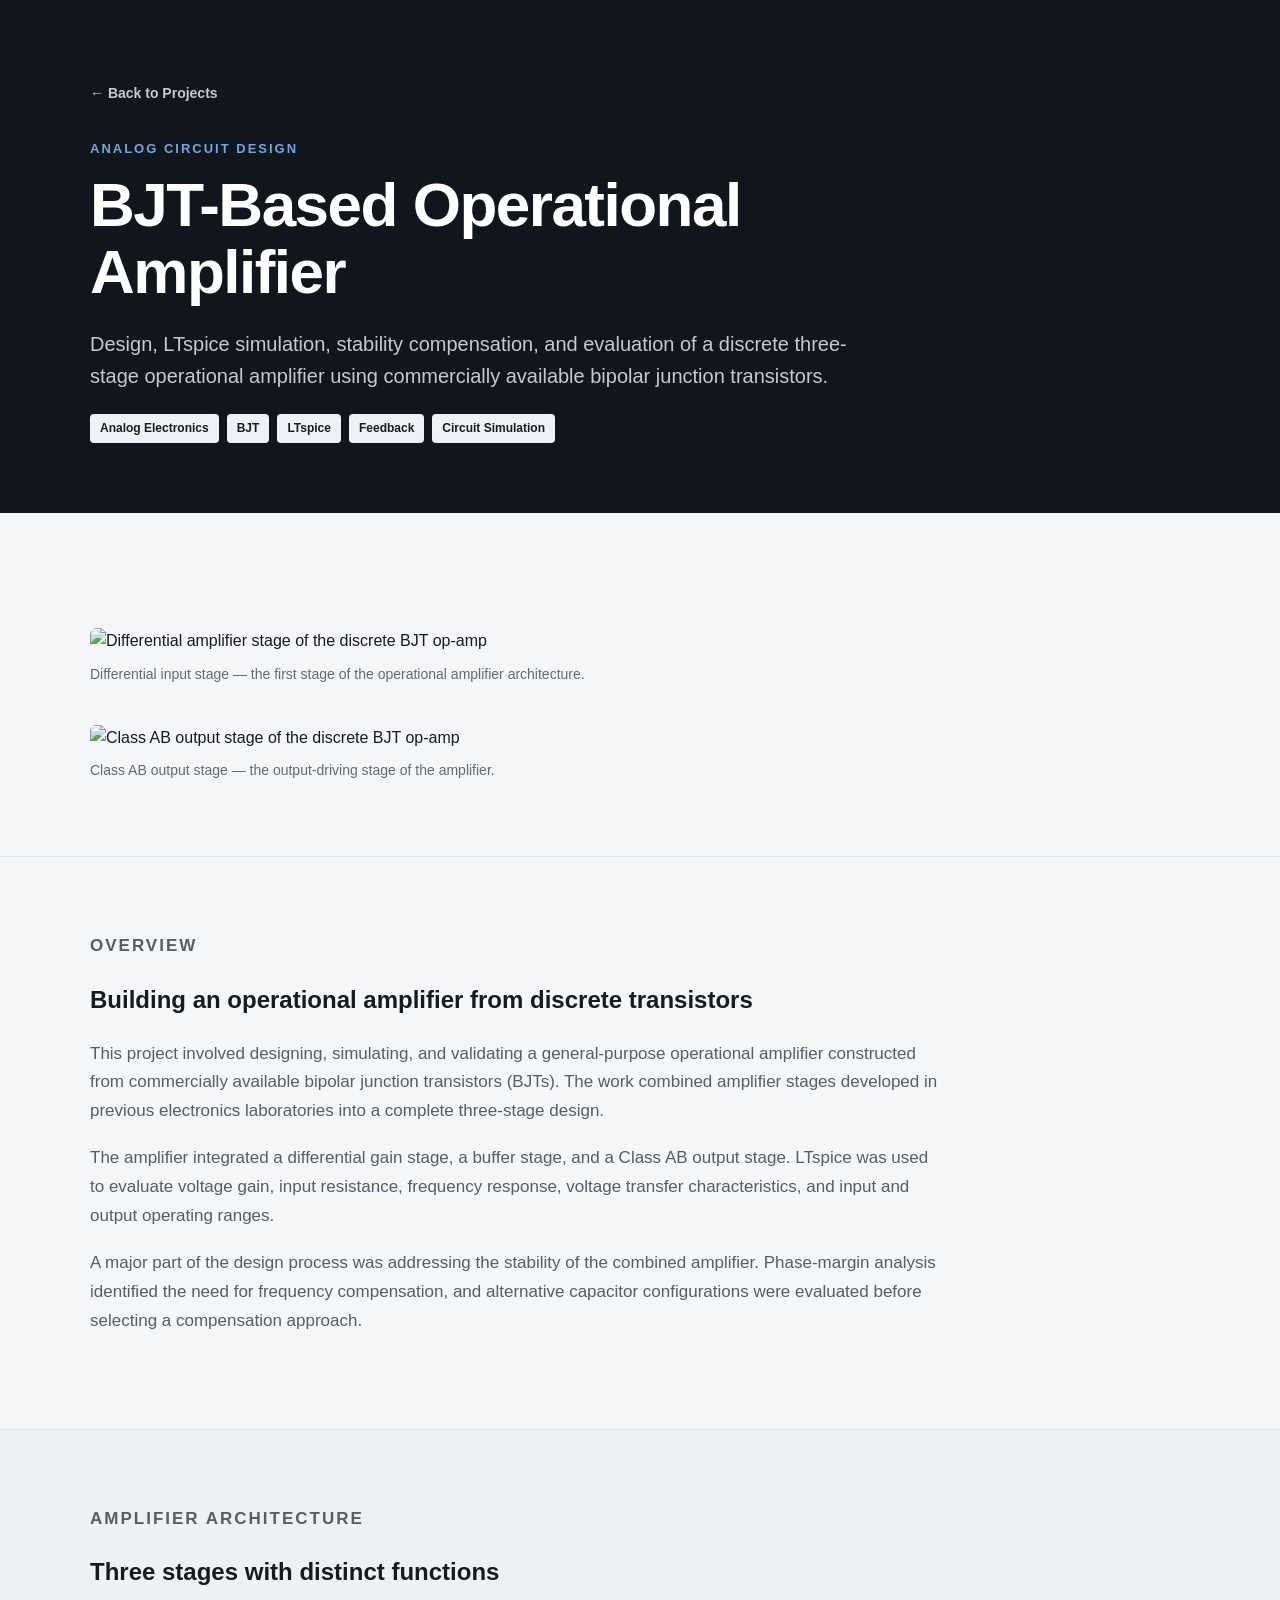
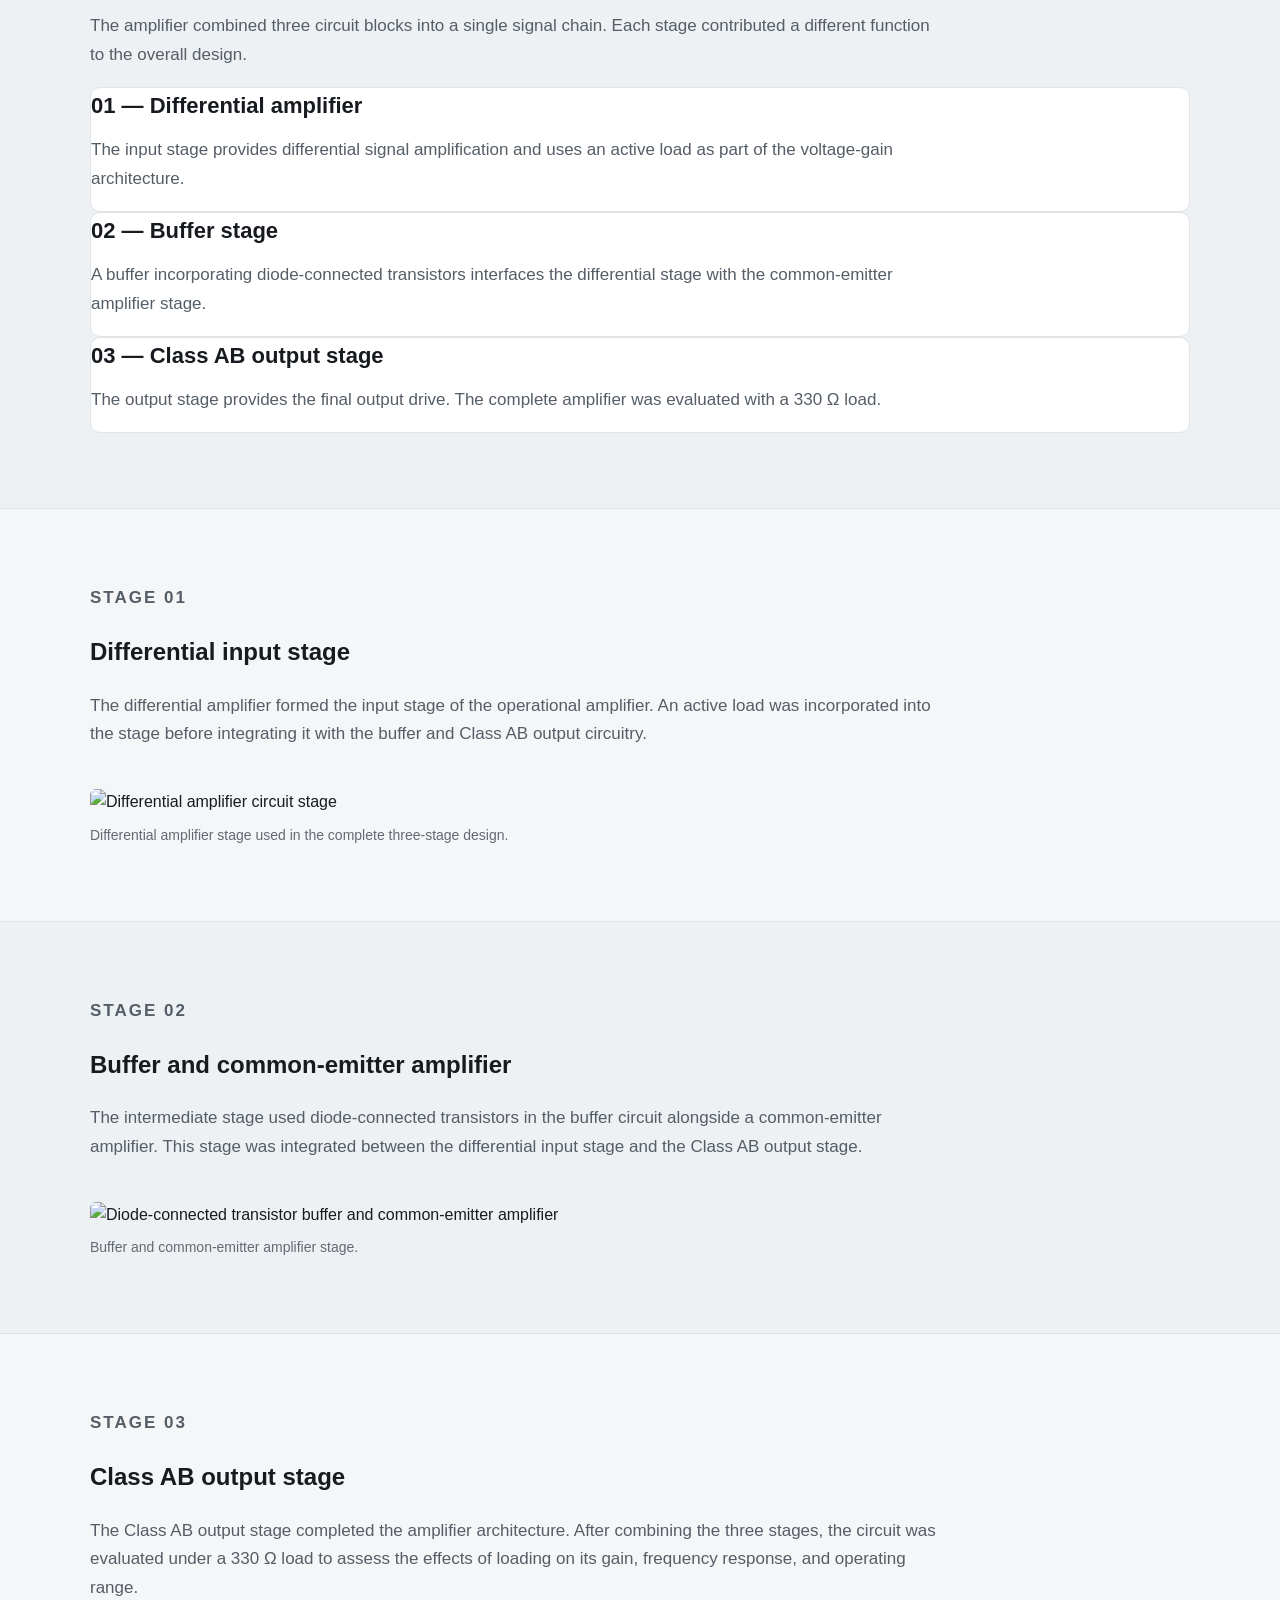
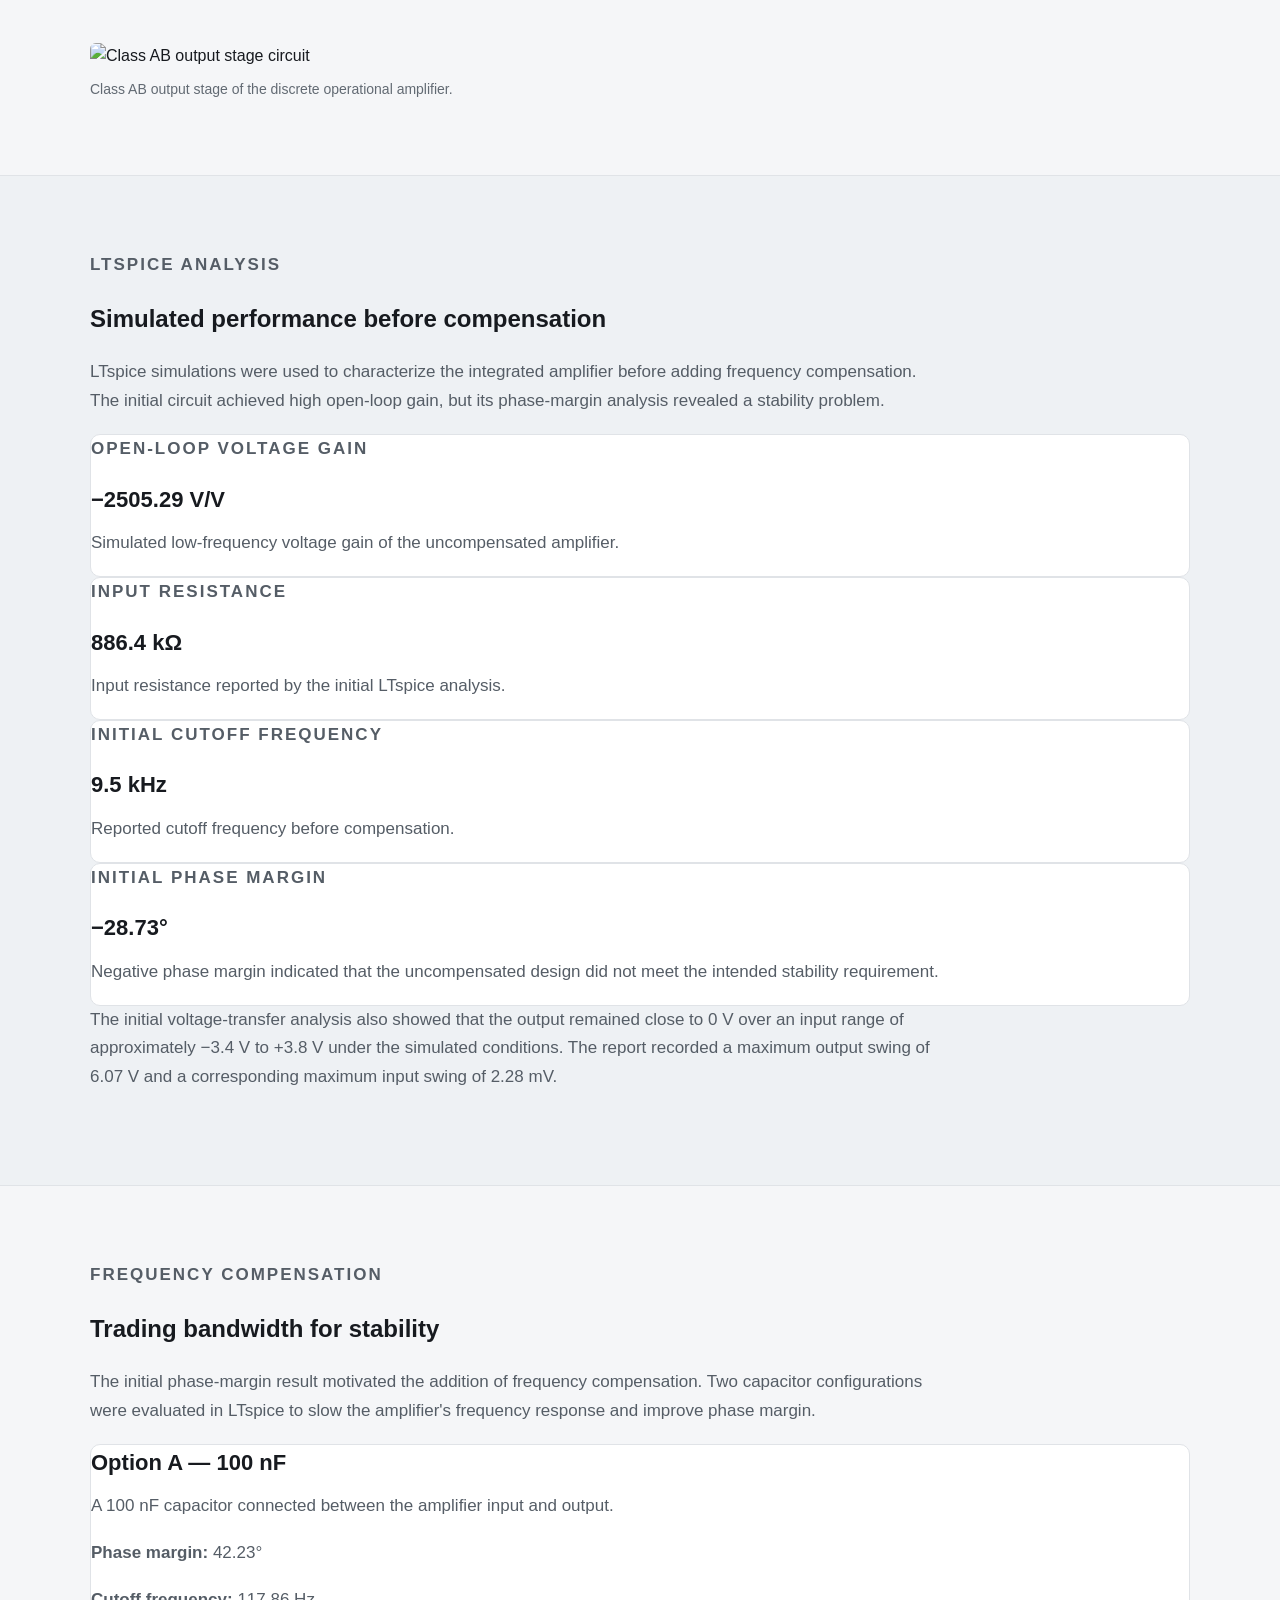
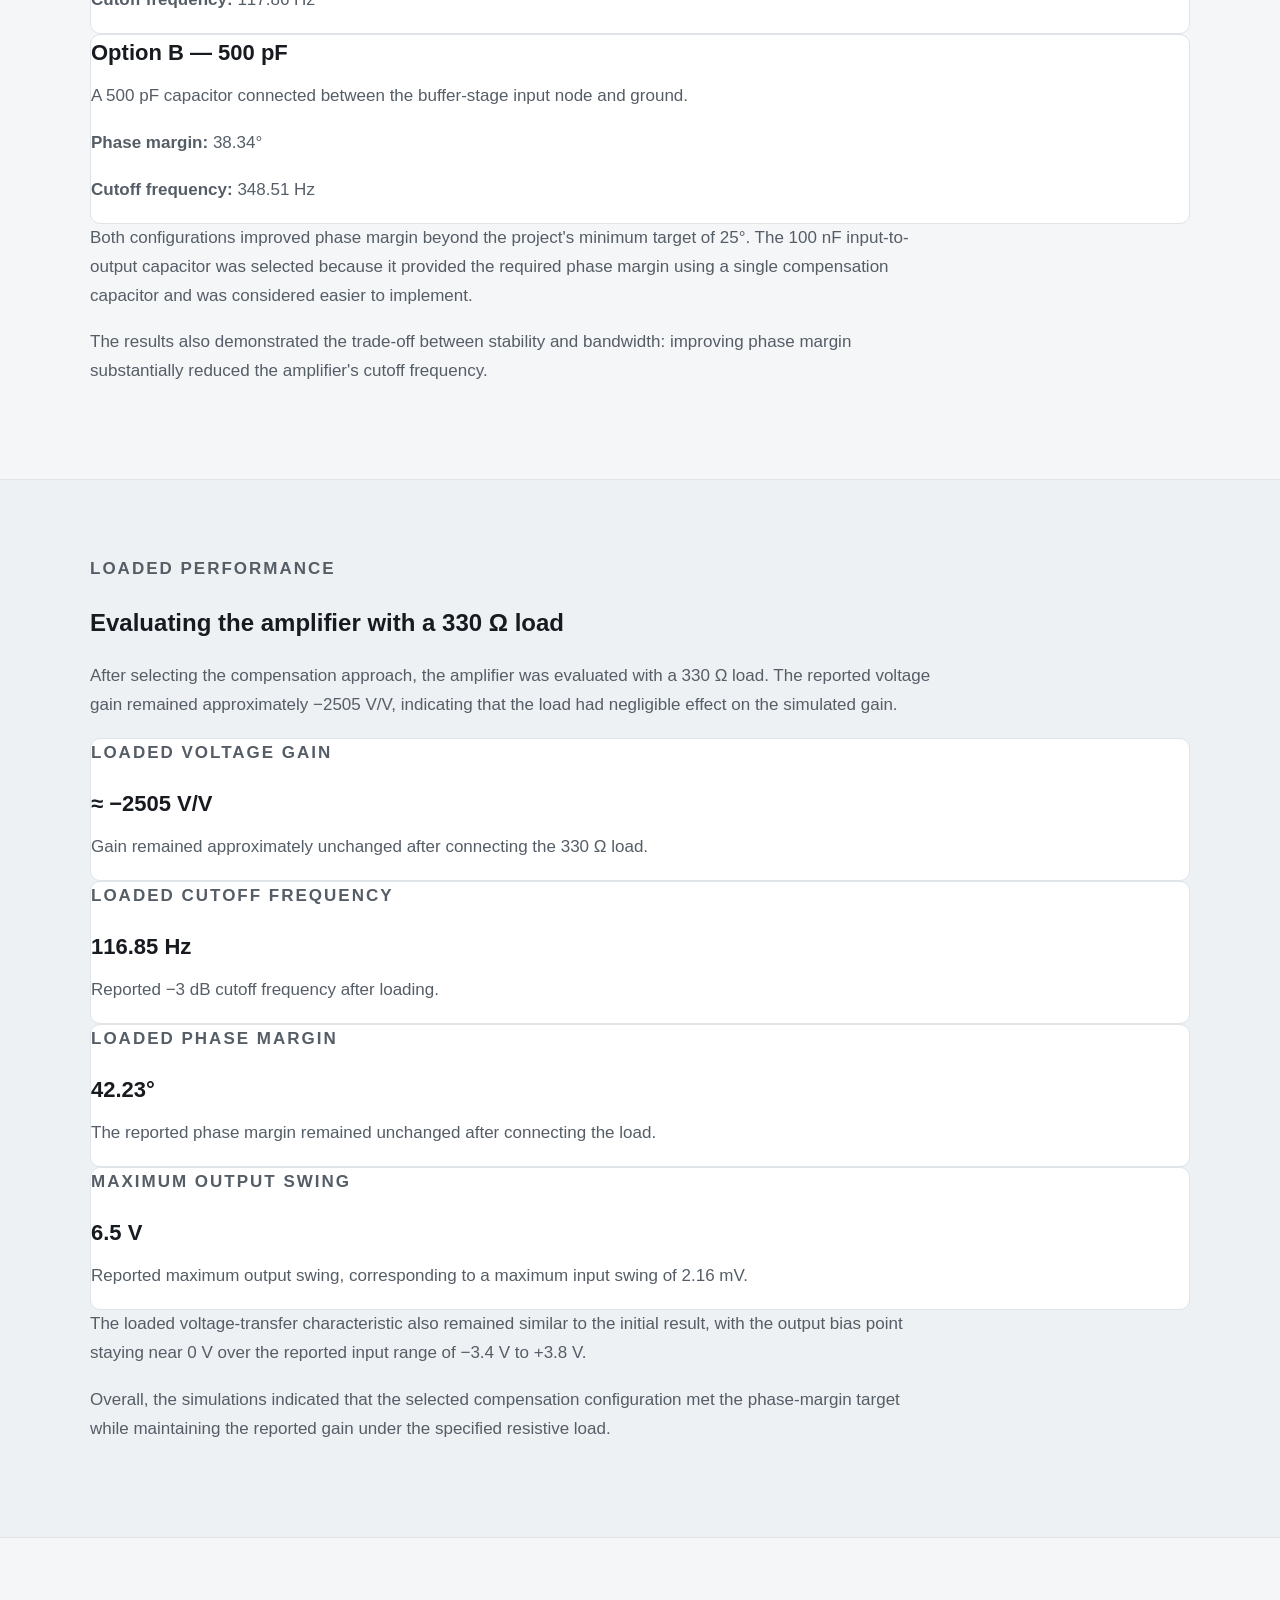
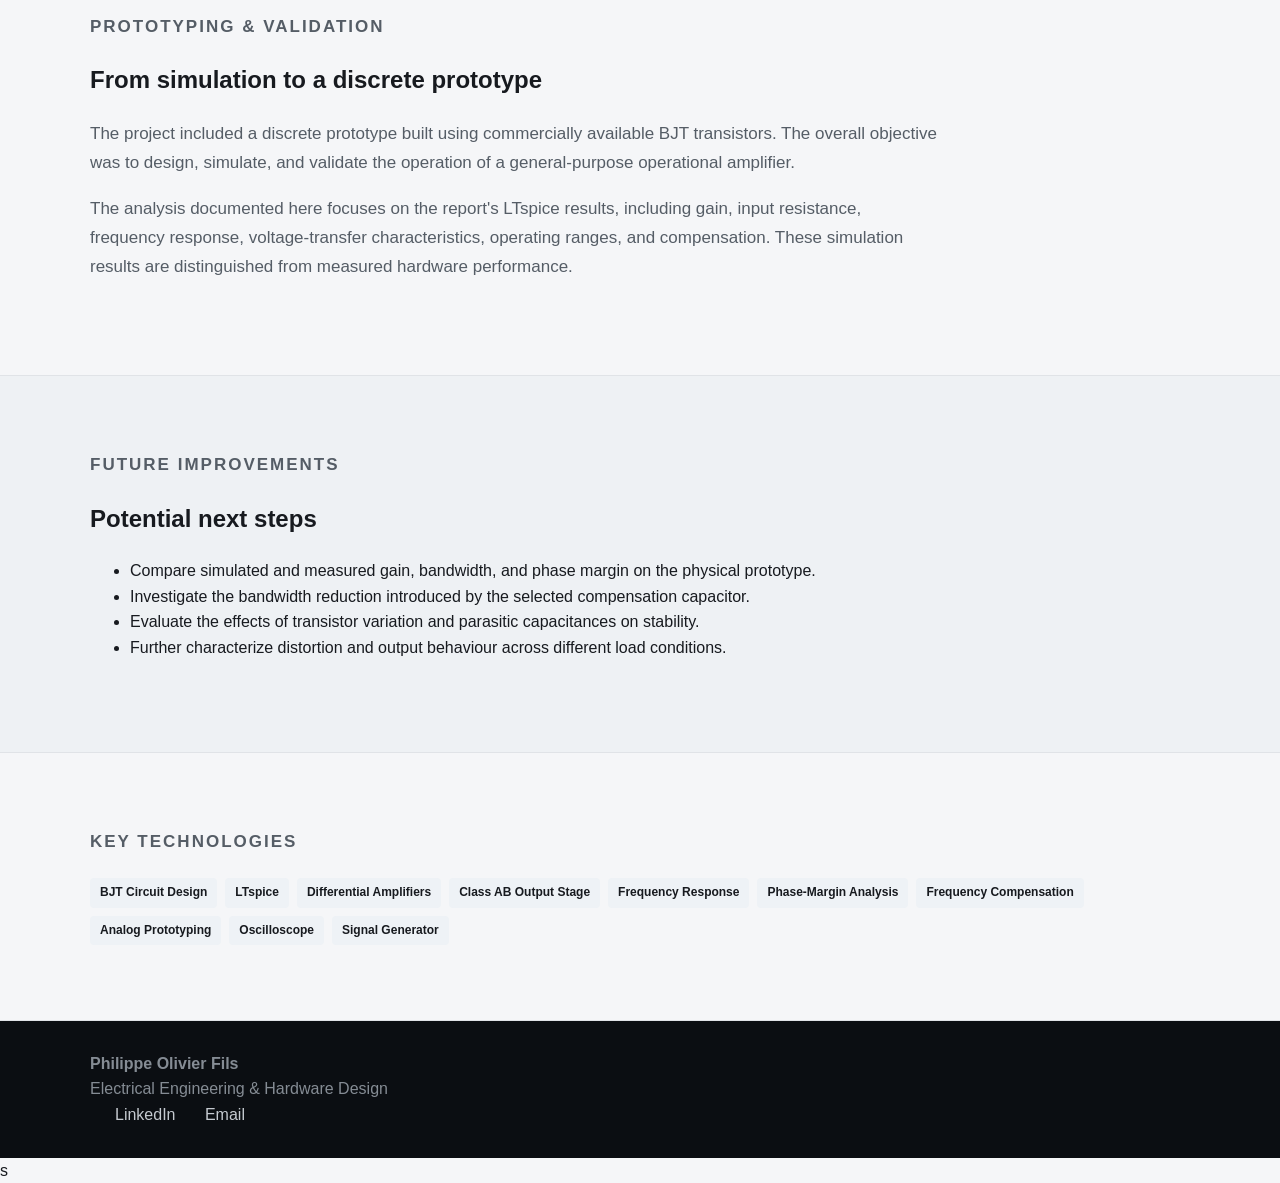
==== commit afa9bbbe: "Update index.html info from report" ====
--- a/index.html
+++ b/index.html
@@ -1,410 +1,582 @@
+
+
+
 <!DOCTYPE html>
 
 <html lang="en"> <head> <meta charset="UTF-8"> <meta name="viewport" content="width=device-width, initial-scale=1.0">
 
-<title>Philippe Olivier Fils | Hardware Engineering</title>
-
-<link rel="stylesheet" href="style.css">
+<title>BJT-Based Operational Amplifier | Philippe Olivier Fils</title>
+
+<link rel="stylesheet" href="../style.css">
 
 </head>
 
 <body>
 
-<!-- =====================================================
-     HEADER / HERO
-     ===================================================== -->
-
-<header class="hero">
-    <div class="container">
-
-        <p class="eyebrow">ELECTRICAL ENGINEERING &amp; HARDWARE DESIGN</p>
-
-        <h1>Philippe Olivier Fils</h1>
-
-        <p class="hero-subtitle">
-            Hardware Design · PCB · Embedded Systems
-        </p>
-
-        <div class="hero-links">
-            <a href="https://www.linkedin.com/in/philippeolivierfils"
-               target="_blank"
-               rel="noopener noreferrer">
-                LinkedIn
-            </a>
-
-            <a href="resume.pdf" target="_blank">
-                Resume
-            </a>
-
-            <a href="mailto:philippe.fils@mail.mcgill.ca">
-                Contact
-            </a>
+<!-- PROJECT HEADER -->
+
+<header class="project-header">
+    <div class="container">
+
+        <a href="../index.html" class="back-link">
+            ← Back to Projects
+        </a>
+
+        <p class="eyebrow">ANALOG CIRCUIT DESIGN</p>
+
+        <h1>BJT-Based Operational Amplifier</h1>
+
+        <p class="project-subtitle">
+            Design, LTspice simulation, stability compensation, and
+            evaluation of a discrete three-stage operational amplifier
+            using commercially available bipolar junction transistors.
+        </p>
+
+        <div class="tags">
+            <span>Analog Electronics</span>
+            <span>BJT</span>
+            <span>LTspice</span>
+            <span>Feedback</span>
+            <span>Circuit Simulation</span>
         </div>
 
     </div>
 </header>
 
 
-<!-- =====================================================
-     PROJECTS
-     ===================================================== -->
-
-<main>
-
-    <section class="projects-section">
-        <div class="container">
-
-            <p class="eyebrow">SELECTED WORK</p>
-
-            <h2>Engineering Projects</h2>
-
-            <p class="section-intro">
-                A selection of projects spanning hardware design, PCB development,
-                analog and digital electronics, embedded systems, robotics, and FPGA design.
-            </p>
-
-
-            <div class="projects-grid">
-
-
-                <!-- =================================================
-                     1. SIPM DETECTOR
-                     ================================================= -->
-
-                <a href="projects/sipm-detector.html" class="project-card">
-
-                    <div class="project-image">
-                        <img src="images/sipm/main-pcb-layout.png"
-                             alt="SiPM scintillation detector PCB layout">
-                    </div>
-
-                    <div class="project-content">
-
-                        <p class="project-category">
-                            MIXED SIGNAL HARDWARE
-                        </p>
-
-                        <h3>
-                            Multichannel Scintillation Detector Using Silicon Photomultipliers (SiPM)
-                        </h3>
-
-                        <p>
-                            Cost-efficient radiation detection system featuring
-                            analog signal processing, power management, PCB design,
-                            and embedded data acquisition.
-                        </p>
-
-                        <div class="tags">
-                            <span>Mixed Signal</span>
-                            <span>Analog Design</span>
-                            <span>PCB</span>
-                            <span>Embedded System</span>
-                        </div>
-
-                    </div>
-
+<!-- HERO IMAGES -->
+
+<section class="project-section">
+    <div class="container">
+
+        <div class="project-gallery">
+
+            <figure class="project-figure project-figure-large">
+                <img
+                    src="../images/bjt-op-amp/diff-stage.png"
+                    alt="Differential amplifier stage of the discrete BJT op-amp"
+                >
+                <figcaption>
+                    Differential input stage — the first stage of the
+                    operational amplifier architecture.
+                </figcaption>
+            </figure>
+
+            <figure class="project-figure project-figure-large">
+                <img
+                    src="../images/bjt-op-amp/output-stage.png"
+                    alt="Class AB output stage of the discrete BJT op-amp"
+                >
+                <figcaption>
+                    Class AB output stage — the output-driving stage
+                    of the amplifier.
+                </figcaption>
+            </figure>
+
+        </div>
+
+    </div>
+</section>
+
+
+<!-- OVERVIEW -->
+
+<section class="project-section">
+    <div class="container">
+
+        <p class="eyebrow">OVERVIEW</p>
+
+        <h2>Building an operational amplifier from discrete transistors</h2>
+
+        <p>
+            This project involved designing, simulating, and validating
+            a general-purpose operational amplifier constructed from
+            commercially available bipolar junction transistors (BJTs).
+            The work combined amplifier stages developed in previous
+            electronics laboratories into a complete three-stage design.
+        </p>
+
+        <p>
+            The amplifier integrated a differential gain stage, a buffer
+            stage, and a Class AB output stage. LTspice was used to evaluate
+            voltage gain, input resistance, frequency response, voltage
+            transfer characteristics, and input and output operating ranges.
+        </p>
+
+        <p>
+            A major part of the design process was addressing the stability
+            of the combined amplifier. Phase-margin analysis identified
+            the need for frequency compensation, and alternative capacitor
+            configurations were evaluated before selecting a compensation
+            approach.
+        </p>
+
+    </div>
+</section>
+
+
+<!-- ARCHITECTURE -->
+
+<section class="project-section project-section-alt">
+    <div class="container">
+
+        <p class="eyebrow">AMPLIFIER ARCHITECTURE</p>
+
+        <h2>Three stages with distinct functions</h2>
+
+        <p>
+            The amplifier combined three circuit blocks into a single
+            signal chain. Each stage contributed a different function
+            to the overall design.
+        </p>
+
+        <div class="project-grid">
+
+            <div class="project-card">
+                <h3>01 — Differential amplifier</h3>
+                <p>
+                    The input stage provides differential signal
+                    amplification and uses an active load as part of
+                    the voltage-gain architecture.
+                </p>
+            </div>
+
+            <div class="project-card">
+                <h3>02 — Buffer stage</h3>
+                <p>
+                    A buffer incorporating diode-connected transistors
+                    interfaces the differential stage with the
+                    common-emitter amplifier stage.
+                </p>
+            </div>
+
+            <div class="project-card">
+                <h3>03 — Class AB output stage</h3>
+                <p>
+                    The output stage provides the final output drive.
+                    The complete amplifier was evaluated with a
+                    330 Ω load.
+                </p>
+            </div>
+
+        </div>
+
+    </div>
+</section>
+
+
+<!-- DIFFERENTIAL STAGE -->
+
+<section class="project-section">
+    <div class="container">
+
+        <p class="eyebrow">STAGE 01</p>
+
+        <h2>Differential input stage</h2>
+
+        <p>
+            The differential amplifier formed the input stage of the
+            operational amplifier. An active load was incorporated
+            into the stage before integrating it with the buffer and
+            Class AB output circuitry.
+        </p>
+
+        <figure class="project-figure project-figure-large">
+            <img
+                src="../images/bjt-op-amp/diff-stage.png"
+                alt="Differential amplifier circuit stage"
+            >
+            <figcaption>
+                Differential amplifier stage used in the complete
+                three-stage design.
+            </figcaption>
+        </figure>
+
+    </div>
+</section>
+
+
+<!-- BUFFER STAGE -->
+
+<section class="project-section project-section-alt">
+    <div class="container">
+
+        <p class="eyebrow">STAGE 02</p>
+
+        <h2>Buffer and common-emitter amplifier</h2>
+
+        <p>
+            The intermediate stage used diode-connected transistors
+            in the buffer circuit alongside a common-emitter amplifier.
+            This stage was integrated between the differential input
+            stage and the Class AB output stage.
+        </p>
+
+        <figure class="project-figure project-figure-large">
+            <img
+                src="../images/bjt-op-amp/buffer-stage.png"
+                alt="Diode-connected transistor buffer and common-emitter amplifier"
+            >
+            <figcaption>
+                Buffer and common-emitter amplifier stage.
+            </figcaption>
+        </figure>
+
+    </div>
+</section>
+
+
+<!-- OUTPUT STAGE -->
+
+<section class="project-section">
+    <div class="container">
+
+        <p class="eyebrow">STAGE 03</p>
+
+        <h2>Class AB output stage</h2>
+
+        <p>
+            The Class AB output stage completed the amplifier architecture.
+            After combining the three stages, the circuit was evaluated
+            under a 330 Ω load to assess the effects of loading on its
+            gain, frequency response, and operating range.
+        </p>
+
+        <figure class="project-figure project-figure-large">
+            <img
+                src="../images/bjt-op-amp/output-stage.png"
+                alt="Class AB output stage circuit"
+            >
+            <figcaption>
+                Class AB output stage of the discrete operational amplifier.
+            </figcaption>
+        </figure>
+
+    </div>
+</section>
+
+
+<!-- SIMULATION RESULTS -->
+
+<section class="project-section project-section-alt">
+    <div class="container">
+
+        <p class="eyebrow">LTSPICE ANALYSIS</p>
+
+        <h2>Simulated performance before compensation</h2>
+
+        <p>
+            LTspice simulations were used to characterize the integrated
+            amplifier before adding frequency compensation. The initial
+            circuit achieved high open-loop gain, but its phase-margin
+            analysis revealed a stability problem.
+        </p>
+
+        <div class="project-grid">
+
+            <div class="project-card">
+                <p class="eyebrow">OPEN-LOOP VOLTAGE GAIN</p>
+                <h3>−2505.29 V/V</h3>
+                <p>
+                    Simulated low-frequency voltage gain of the
+                    uncompensated amplifier.
+                </p>
+            </div>
+
+            <div class="project-card">
+                <p class="eyebrow">INPUT RESISTANCE</p>
+                <h3>886.4 kΩ</h3>
+                <p>
+                    Input resistance reported by the initial
+                    LTspice analysis.
+                </p>
+            </div>
+
+            <div class="project-card">
+                <p class="eyebrow">INITIAL CUTOFF FREQUENCY</p>
+                <h3>9.5 kHz</h3>
+                <p>
+                    Reported cutoff frequency before compensation.
+                </p>
+            </div>
+
+            <div class="project-card">
+                <p class="eyebrow">INITIAL PHASE MARGIN</p>
+                <h3>−28.73°</h3>
+                <p>
+                    Negative phase margin indicated that the
+                    uncompensated design did not meet the
+                    intended stability requirement.
+                </p>
+            </div>
+
+        </div>
+
+        <p>
+            The initial voltage-transfer analysis also showed that the
+            output remained close to 0 V over an input range of
+            approximately −3.4 V to +3.8 V under the simulated
+            conditions. The report recorded a maximum output swing
+            of 6.07 V and a corresponding maximum input swing of 2.28 mV.
+        </p>
+
+    </div>
+</section>
+
+
+<!-- COMPENSATION -->
+
+<section class="project-section">
+    <div class="container">
+
+        <p class="eyebrow">FREQUENCY COMPENSATION</p>
+
+        <h2>Trading bandwidth for stability</h2>
+
+        <p>
+            The initial phase-margin result motivated the addition of
+            frequency compensation. Two capacitor configurations were
+            evaluated in LTspice to slow the amplifier's frequency
+            response and improve phase margin.
+        </p>
+
+        <div class="project-grid">
+
+            <div class="project-card">
+                <h3>Option A — 100 nF</h3>
+                <p>
+                    A 100 nF capacitor connected between the amplifier
+                    input and output.
+                </p>
+                <p>
+                    <strong>Phase margin:</strong> 42.23°
+                </p>
+                <p>
+                    <strong>Cutoff frequency:</strong> 117.86 Hz
+                </p>
+            </div>
+
+            <div class="project-card">
+                <h3>Option B — 500 pF</h3>
+                <p>
+                    A 500 pF capacitor connected between the buffer-stage
+                    input node and ground.
+                </p>
+                <p>
+                    <strong>Phase margin:</strong> 38.34°
+                </p>
+                <p>
+                    <strong>Cutoff frequency:</strong> 348.51 Hz
+                </p>
+            </div>
+
+        </div>
+
+        <p>
+            Both configurations improved phase margin beyond the
+            project's minimum target of 25°. The 100 nF input-to-output
+            capacitor was selected because it provided the required
+            phase margin using a single compensation capacitor and
+            was considered easier to implement.
+        </p>
+
+        <p>
+            The results also demonstrated the trade-off between stability
+            and bandwidth: improving phase margin substantially reduced
+            the amplifier's cutoff frequency.
+        </p>
+
+    </div>
+</section>
+
+
+<!-- LOADED PERFORMANCE -->
+
+<section class="project-section project-section-alt">
+    <div class="container">
+
+        <p class="eyebrow">LOADED PERFORMANCE</p>
+
+        <h2>Evaluating the amplifier with a 330 Ω load</h2>
+
+        <p>
+            After selecting the compensation approach, the amplifier
+            was evaluated with a 330 Ω load. The reported voltage gain
+            remained approximately −2505 V/V, indicating that the
+            load had negligible effect on the simulated gain.
+        </p>
+
+        <div class="project-grid">
+
+            <div class="project-card">
+                <p class="eyebrow">LOADED VOLTAGE GAIN</p>
+                <h3>≈ −2505 V/V</h3>
+                <p>
+                    Gain remained approximately unchanged after
+                    connecting the 330 Ω load.
+                </p>
+            </div>
+
+            <div class="project-card">
+                <p class="eyebrow">LOADED CUTOFF FREQUENCY</p>
+                <h3>116.85 Hz</h3>
+                <p>
+                    Reported −3 dB cutoff frequency after loading.
+                </p>
+            </div>
+
+            <div class="project-card">
+                <p class="eyebrow">LOADED PHASE MARGIN</p>
+                <h3>42.23°</h3>
+                <p>
+                    The reported phase margin remained unchanged
+                    after connecting the load.
+                </p>
+            </div>
+
+            <div class="project-card">
+                <p class="eyebrow">MAXIMUM OUTPUT SWING</p>
+                <h3>6.5 V</h3>
+                <p>
+                    Reported maximum output swing, corresponding
+                    to a maximum input swing of 2.16 mV.
+                </p>
+            </div>
+
+        </div>
+
+        <p>
+            The loaded voltage-transfer characteristic also remained
+            similar to the initial result, with the output bias point
+            staying near 0 V over the reported input range of
+            −3.4 V to +3.8 V.
+        </p>
+
+        <p>
+            Overall, the simulations indicated that the selected
+            compensation configuration met the phase-margin target
+            while maintaining the reported gain under the specified
+            resistive load.
+        </p>
+
+    </div>
+</section>
+
+
+<!-- HARDWARE VALIDATION -->
+
+<section class="project-section">
+    <div class="container">
+
+        <p class="eyebrow">PROTOTYPING & VALIDATION</p>
+
+        <h2>From simulation to a discrete prototype</h2>
+
+        <p>
+            The project included a discrete prototype built using
+            commercially available BJT transistors. The overall
+            objective was to design, simulate, and validate the
+            operation of a general-purpose operational amplifier.
+        </p>
+
+        <p>
+            The analysis documented here focuses on the report's
+            LTspice results, including gain, input resistance,
+            frequency response, voltage-transfer characteristics,
+            operating ranges, and compensation. These simulation
+            results are distinguished from measured hardware
+            performance.
+        </p>
+
+    </div>
+</section>
+
+
+<!-- FUTURE IMPROVEMENTS -->
+
+<section class="project-section project-section-alt">
+    <div class="container">
+
+        <p class="eyebrow">FUTURE IMPROVEMENTS</p>
+
+        <h2>Potential next steps</h2>
+
+        <ul class="project-list">
+            <li>
+                Compare simulated and measured gain, bandwidth,
+                and phase margin on the physical prototype.
+            </li>
+            <li>
+                Investigate the bandwidth reduction introduced
+                by the selected compensation capacitor.
+            </li>
+            <li>
+                Evaluate the effects of transistor variation and
+                parasitic capacitances on stability.
+            </li>
+            <li>
+                Further characterize distortion and output behaviour
+                across different load conditions.
+            </li>
+        </ul>
+
+    </div>
+</section>
+
+
+<!-- KEY TECHNOLOGIES -->
+
+<section class="project-section project-technologies">
+    <div class="container">
+
+        <p class="eyebrow">KEY TECHNOLOGIES</p>
+
+        <div class="tags">
+            <span>BJT Circuit Design</span>
+            <span>LTspice</span>
+            <span>Differential Amplifiers</span>
+            <span>Class AB Output Stage</span>
+            <span>Frequency Response</span>
+            <span>Phase-Margin Analysis</span>
+            <span>Frequency Compensation</span>
+            <span>Analog Prototyping</span>
+            <span>Oscilloscope</span>
+            <span>Signal Generator</span>
+        </div>
+
+    </div>
+</section>
+
+
+<!-- FOOTER -->
+
+<footer class="site-footer">
+    <div class="container">
+
+        <div class="footer-content">
+
+            <div>
+                <strong>Philippe Olivier Fils</strong>
+                <p>Electrical Engineering & Hardware Design</p>
+            </div>
+
+            <div class="footer-links">
+                <a
+                    href="https://www.linkedin.com/in/philippeolivierfils"
+                    target="_blank"
+                    rel="noopener noreferrer"
+                >
+                    LinkedIn
                 </a>
 
-
-                <!-- =================================================
-                     2. MP3 PLAYER
-                     ================================================= -->
-
-                <a href="projects/mp3-player.html" class="project-card">
-
-                    <div class="project-image">
-                        <div class="project-image-placeholder">
-                            MP3 PLAYER
-                        </div>
-                    </div>
-
-                    <div class="project-content">
-
-                        <p class="project-category">
-                            EMBEDDED HARDWARE
-                        </p>
-
-                        <h3>
-                            Custom ESP32-S3 MP3 Player
-                        </h3>
-
-                        <p>
-                            Custom embedded audio system integrating USB-C,
-                            LiPo power management, microSD storage, audio
-                            processing, and a user interface.
-                        </p>
-
-                        <div class="tags">
-                            <span>Embedded Systems</span>
-                            <span>Audio Electronics</span>
-                            <span>Power Management</span>
-                            <span>PCB Design</span>
-                        </div>
-
-                    </div>
-
+                <a href="mailto:philippe.fils@mail.mcgill.ca">
+                    Email
                 </a>
-
-
-                <!-- =================================================
-                     3. FORMULA ELECTRIC SHUTDOWN LOOP
-                     ================================================= -->
-
-                <a href="projects/shutdown-loop.html" class="project-card">
-
-                    <div class="project-image">
-                        <img src="images/shutdown-loop/pcb-2d-layout-top.png"
-                             alt="Formula Electric shutdown loop PCB layout">
-                    </div>
-
-                    <div class="project-content">
-
-                        <p class="project-category">
-                            AUTOMOTIVE HARDWARE
-                        </p>
-
-                        <h3>
-                            Formula Electric Shutdown Loop
-                        </h3>
-
-                        <p>
-                            Diagnostic PCB designed to monitor 13 critical
-                            vehicle systems and simplify electrical fault
-                            identification.
-                        </p>
-
-                        <div class="tags">
-                            <span>Digital Logic</span>
-                            <span>PCB Design</span>
-                            <span>MOSFETs</span>
-                            <span>Diagnostics</span>
-                        </div>
-
-                    </div>
-
-                </a>
-
-
-                <!-- =================================================
-                     4. ROBOTIC MANIPULATOR CONTROLLER
-                     ================================================= -->
-
-                <a href="projects/robotic-controller.html" class="project-card">
-
-                    <div class="project-image">
-                        <img src="../images/robotic-arm/robotic-arm-sim.png"
-                         alt="Robotic manipulator arm in Gazebo simulation">
-                    </div>
-
-                    <div class="project-content">
-
-                        <p class="project-category">
-                            ROBOTICS &amp; CONTROL
-                        </p>
-
-                        <h3>
-                            Dynamic Controller for a Robotic Manipulator Arm
-                        </h3>
-
-                        <p>
-                            Dynamically controlled inverse-dynamic system
-                            developed in ROS and Gazebo with joint-space,
-                            task-space, stiffness, and damping control.
-                        </p>
-
-                        <div class="tags">
-                            <span>ROS</span>
-                            <span>Gazebo</span>
-                            <span>Control Systems</span>
-                            <span>Robotics</span>
-                        </div>
-
-                    </div>
-
-                </a>
-
-
-                <!-- =================================================
-                     5. BJT OP-AMP
-                     ================================================= -->
-
-                <a href="projects/bjt-op-amp.html" class="project-card">
-
-                    <div class="project-image">
-                        <img src="../images/bjt-opamp/diff-stage.png"
-                         alt="Differential amplifier stage of the BJT-based operational amplifier">
-                    </div>
-
-                    <div class="project-content">
-
-                        <p class="project-category">
-                            ANALOG ELECTRONICS
-                        </p>
-
-                        <h3>
-                            BJT-Based Operational Amplifier
-                        </h3>
-
-                        <p>
-                            Discrete operational amplifier designed and
-                            simulated using multiple BJT amplifier stages,
-                            including differential, buffer, and Class AB
-                            output stages.
-                        </p>
-
-                        <div class="tags">
-                            <span>Analog Design</span>
-                            <span>LTSpice</span>
-                            <span>BJT</span>
-                            <span>Amplifiers</span>
-                        </div>
-
-                    </div>
-
-                </a>
-
-
-                <!-- =================================================
-                     6. FPGA SEQUENCE COUNTER
-                     ================================================= -->
-
-                <a href="projects/fpga-counter.html" class="project-card">
-
-                    <div class="project-image">
-                        <img src="../images/fpga-counter/FSM-seq-detector-0010.png"
-                         alt="FSM for detecting the 0010 binary sequence">
-                    </div>
-
-                    <div class="project-content">
-
-                        <p class="project-category">
-                            DIGITAL HARDWARE
-                        </p>
-
-                        <h3>
-                            FPGA Binary Sequence Counter
-                        </h3>
-
-                        <p>
-                            VHDL-based Moore FSM design implemented on an
-                            Altera DE1-SoC FPGA to detect and count specific
-                            4-bit input sequences.
-                        </p>
-
-                        <div class="tags">
-                            <span>FPGA</span>
-                            <span>VHDL</span>
-                            <span>FSM</span>
-                            <span>Digital Design</span>
-                        </div>
-
-                    </div>
-
-                </a>
-
-
-                <!-- =================================================
-                     7. BLUETOOTH CAR
-                     ================================================= -->
-
-                <a href="projects/bt-rc-car.html" class="project-card">
-
-                    <div class="project-image">
-                        <div class="project-image-placeholder">
-                            BLUETOOTH CAR
-                        </div>
-                    </div>
-
-                    <div class="project-content">
-
-                        <p class="project-category">
-                            EMBEDDED SYSTEMS
-                        </p>
-
-                        <h3>
-                            Bluetooth Remote-Controlled Car
-                        </h3>
-
-                        <p>
-                            Arduino-based robotic platform upgraded with
-                            Bluetooth control and a custom handheld
-                            controller using a joystick and pushbuttons.
-                        </p>
-
-                        <div class="tags">
-                            <span>Arduino</span>
-                            <span>Bluetooth</span>
-                            <span>C++</span>
-                            <span>Embedded Systems</span>
-                        </div>
-
-                    </div>
-
-                </a>
-
-
-            </div>
-
-        </div>
-    </section>
-
-
-    <!-- =====================================================
-         ABOUT
-         ===================================================== -->
-
-    <section class="about-section">
-        <div class="container">
-
-            <p class="eyebrow">ABOUT</p>
-
-            <h2>EE focused on hardware.</h2>
-
-            <p>
-                Electrical Hardware Designer with experience developing
-                mixed-signal embedded systems for medical, aerospace,
-                and automotive applications. Skilled in Altium Designer,
-                PCB design, hardware validation, FPGA development,
-                and system integration.
-            </p>
-
-            <p>
-                Experienced taking hardware from concept through
-                prototyping, debugging, and validation.
-            </p>
-
-        </div>
-    </section>
-
-</main>
-
-
-<!-- =====================================================
-     FOOTER
-     ===================================================== -->
-
-<footer>
-    <div class="container">
-
-        <p>
-            Philippe Olivier Fils
-        </p>
-
-        <div class="footer-links">
-
-            <a href="https://www.linkedin.com/in/philippeolivierfils"
-               target="_blank"
-               rel="noopener noreferrer">
-                LinkedIn
-            </a>
-
-            <a href="mailto:philippe.fils@mail.mcgill.ca">
-                Email
-            </a>
+            </div>
 
         </div>
 
     </div>
 </footer>
 
-</body> </html>
+</body> </html>s
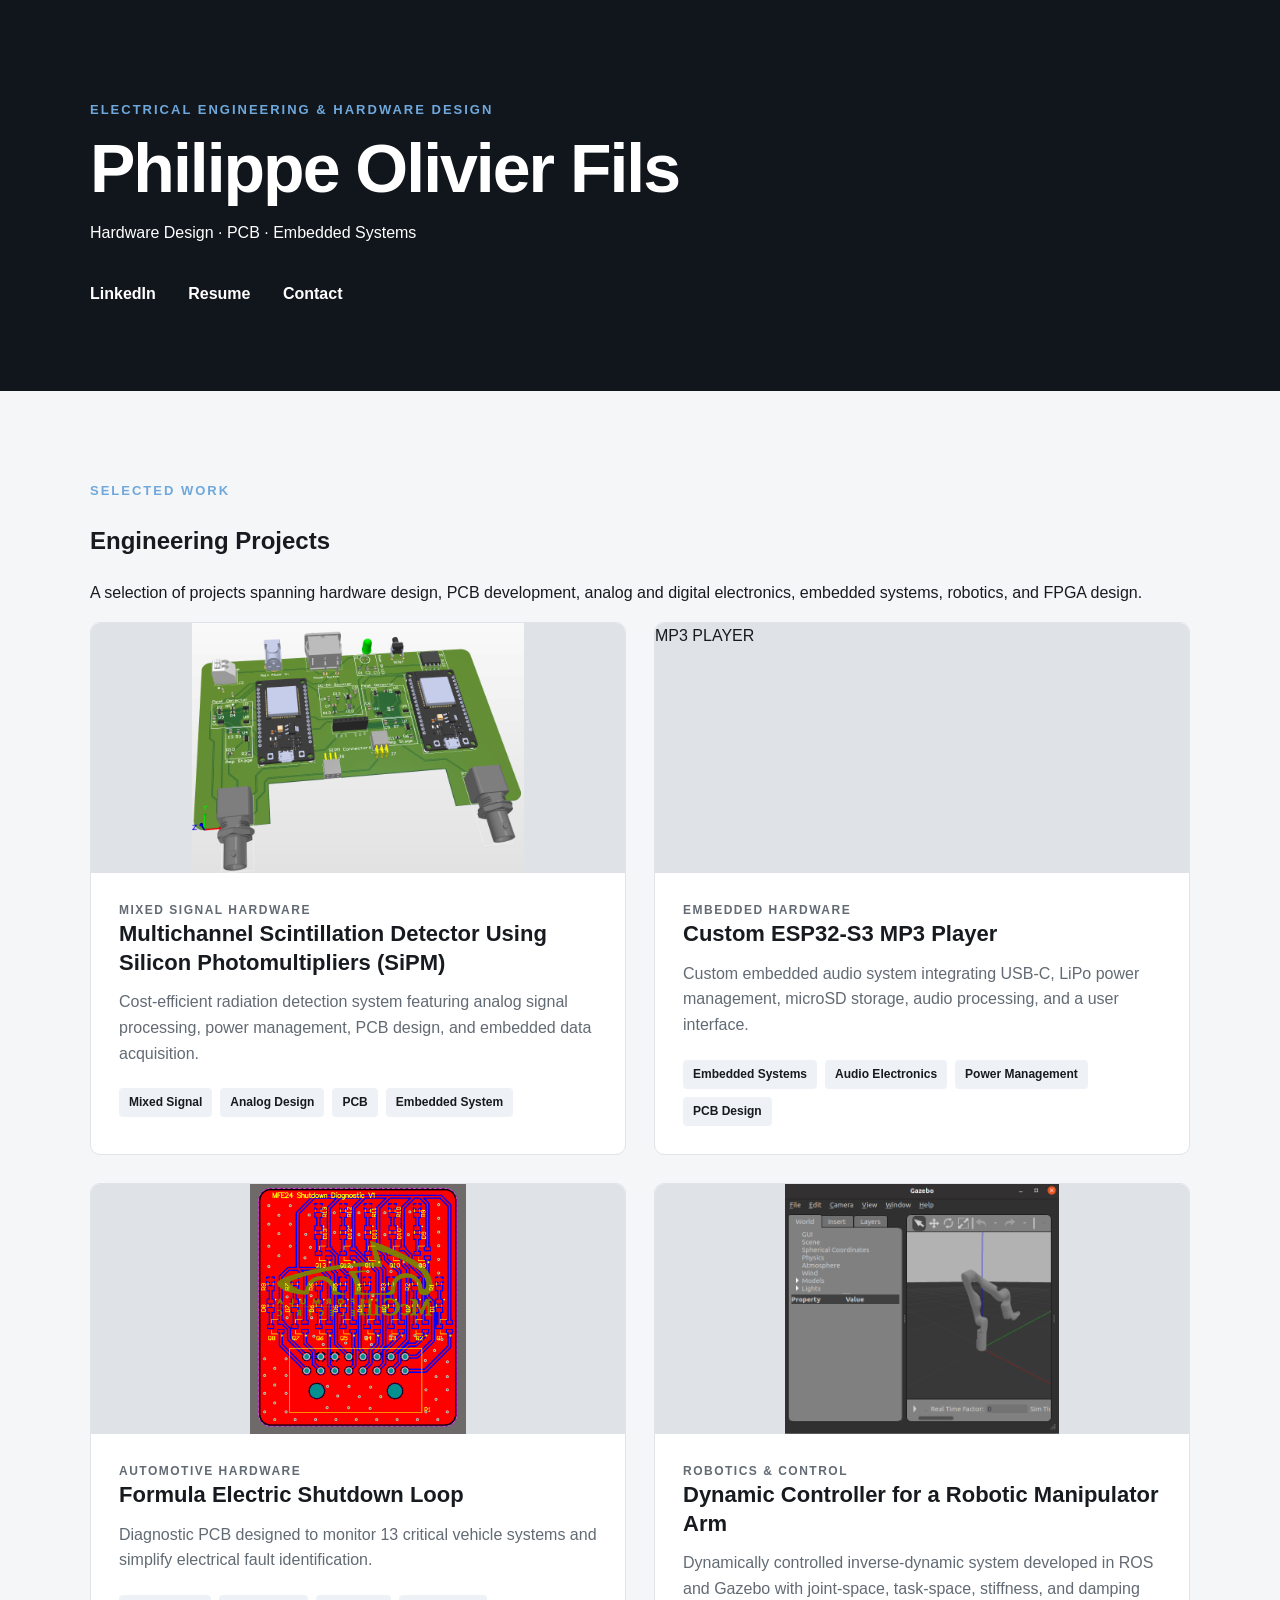
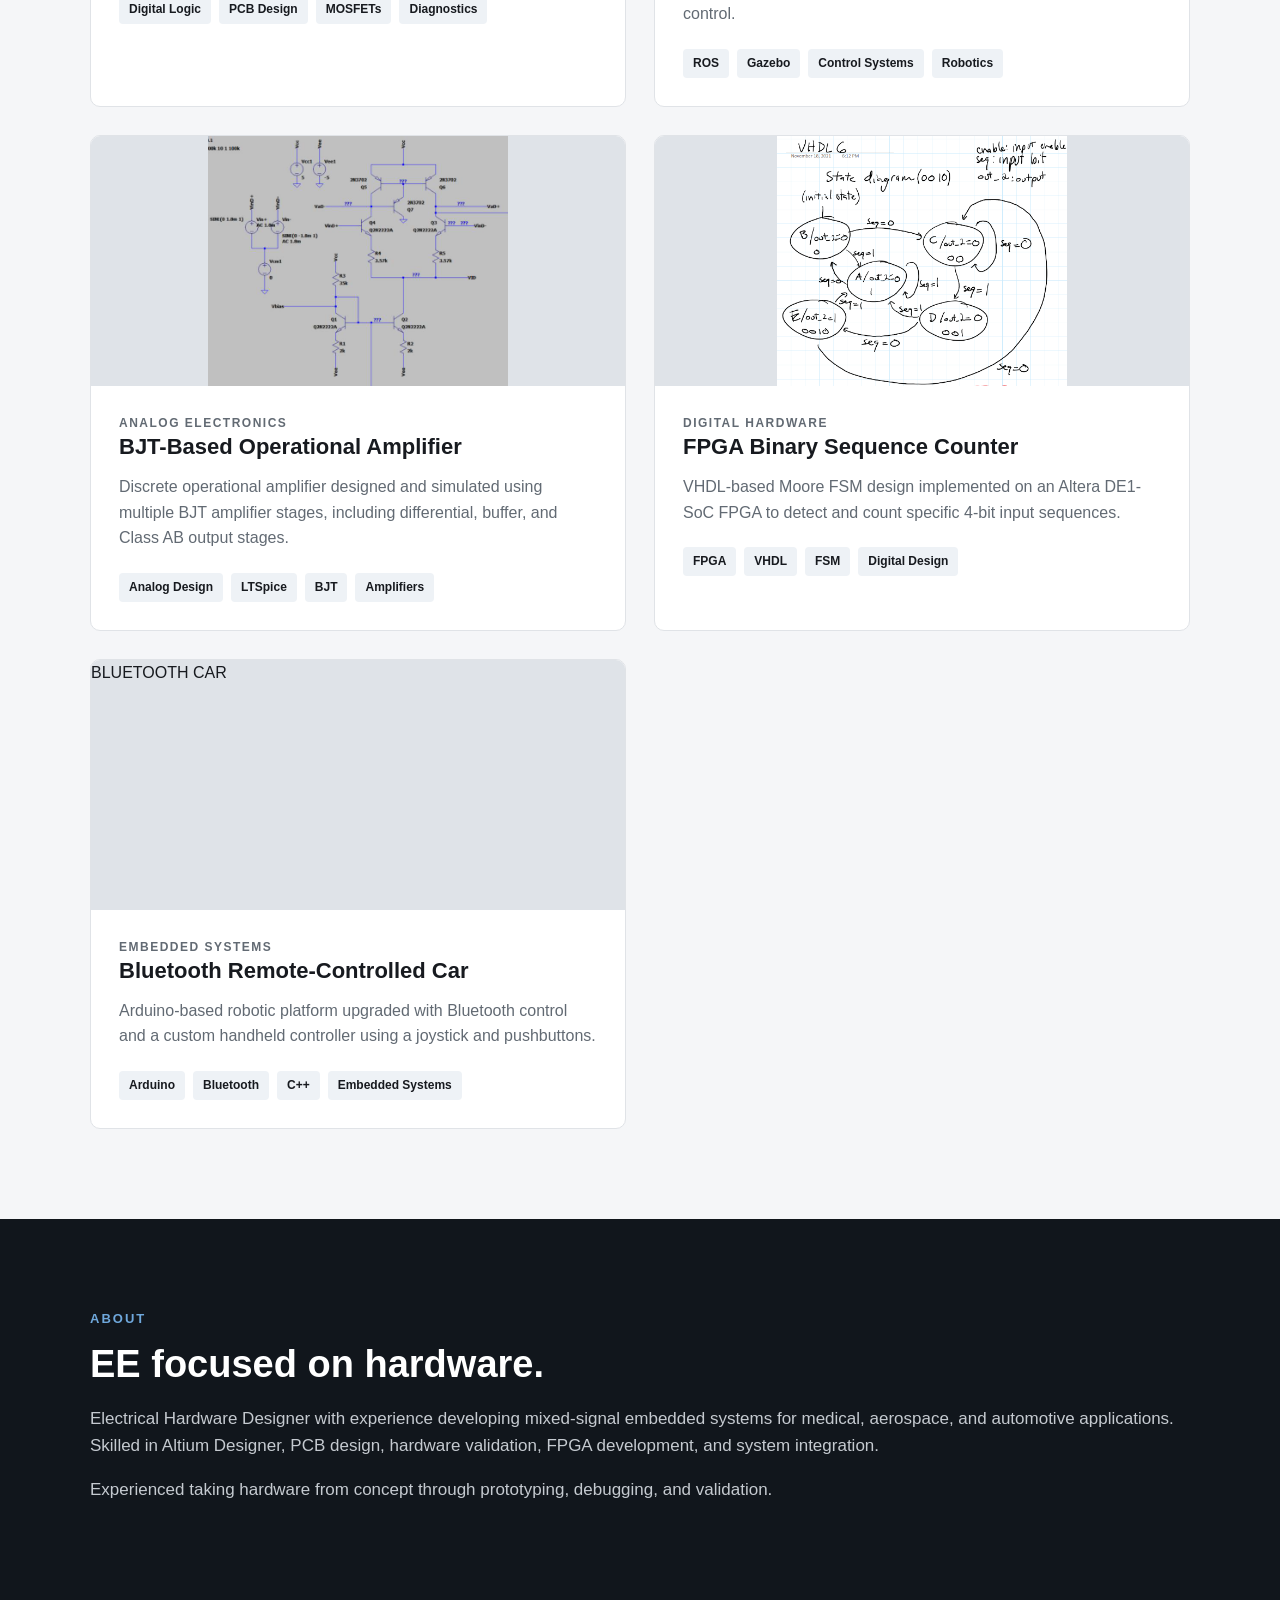
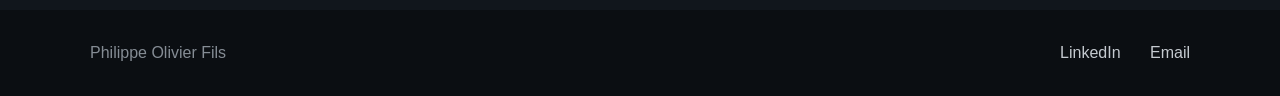
==== commit 63df242f: "Update index.html" ====
--- a/index.html
+++ b/index.html
@@ -1,582 +1,410 @@
-
-
-
 <!DOCTYPE html>
 
 <html lang="en"> <head> <meta charset="UTF-8"> <meta name="viewport" content="width=device-width, initial-scale=1.0">
 
-<title>BJT-Based Operational Amplifier | Philippe Olivier Fils</title>
-
-<link rel="stylesheet" href="../style.css">
+<title>Philippe Olivier Fils | Hardware Engineering</title>
+
+<link rel="stylesheet" href="style.css">
 
 </head>
 
 <body>
 
-<!-- PROJECT HEADER -->
-
-<header class="project-header">
+<!-- =====================================================
+     HEADER / HERO
+     ===================================================== -->
+
+<header class="hero">
     <div class="container">
 
-        <a href="../index.html" class="back-link">
-            ← Back to Projects
-        </a>
-
-        <p class="eyebrow">ANALOG CIRCUIT DESIGN</p>
-
-        <h1>BJT-Based Operational Amplifier</h1>
-
-        <p class="project-subtitle">
-            Design, LTspice simulation, stability compensation, and
-            evaluation of a discrete three-stage operational amplifier
-            using commercially available bipolar junction transistors.
+        <p class="eyebrow">ELECTRICAL ENGINEERING &amp; HARDWARE DESIGN</p>
+
+        <h1>Philippe Olivier Fils</h1>
+
+        <p class="hero-subtitle">
+            Hardware Design · PCB · Embedded Systems
         </p>
 
-        <div class="tags">
-            <span>Analog Electronics</span>
-            <span>BJT</span>
-            <span>LTspice</span>
-            <span>Feedback</span>
-            <span>Circuit Simulation</span>
+        <div class="hero-links">
+            <a href="https://www.linkedin.com/in/philippeolivierfils"
+               target="_blank"
+               rel="noopener noreferrer">
+                LinkedIn
+            </a>
+
+            <a href="resume.pdf" target="_blank">
+                Resume
+            </a>
+
+            <a href="mailto:philippe.fils@mail.mcgill.ca">
+                Contact
+            </a>
         </div>
 
     </div>
 </header>
 
 
-<!-- HERO IMAGES -->
-
-<section class="project-section">
+<!-- =====================================================
+     PROJECTS
+     ===================================================== -->
+
+<main>
+
+    <section class="projects-section">
+        <div class="container">
+
+            <p class="eyebrow">SELECTED WORK</p>
+
+            <h2>Engineering Projects</h2>
+
+            <p class="section-intro">
+                A selection of projects spanning hardware design, PCB development,
+                analog and digital electronics, embedded systems, robotics, and FPGA design.
+            </p>
+
+
+            <div class="projects-grid">
+
+
+                <!-- =================================================
+                     1. SIPM DETECTOR
+                     ================================================= -->
+
+                <a href="projects/sipm-detector.html" class="project-card">
+
+                    <div class="project-image">
+                        <img src="images/sipm/main-pcb-layout.png"
+                             alt="SiPM scintillation detector PCB layout">
+                    </div>
+
+                    <div class="project-content">
+
+                        <p class="project-category">
+                            MIXED SIGNAL HARDWARE
+                        </p>
+
+                        <h3>
+                            Multichannel Scintillation Detector Using Silicon Photomultipliers (SiPM)
+                        </h3>
+
+                        <p>
+                            Cost-efficient radiation detection system featuring
+                            analog signal processing, power management, PCB design,
+                            and embedded data acquisition.
+                        </p>
+
+                        <div class="tags">
+                            <span>Mixed Signal</span>
+                            <span>Analog Design</span>
+                            <span>PCB</span>
+                            <span>Embedded System</span>
+                        </div>
+
+                    </div>
+
+                </a>
+
+
+                <!-- =================================================
+                     2. MP3 PLAYER
+                     ================================================= -->
+
+                <a href="projects/mp3-player.html" class="project-card">
+
+                    <div class="project-image">
+                        <div class="project-image-placeholder">
+                            MP3 PLAYER
+                        </div>
+                    </div>
+
+                    <div class="project-content">
+
+                        <p class="project-category">
+                            EMBEDDED HARDWARE
+                        </p>
+
+                        <h3>
+                            Custom ESP32-S3 MP3 Player
+                        </h3>
+
+                        <p>
+                            Custom embedded audio system integrating USB-C,
+                            LiPo power management, microSD storage, audio
+                            processing, and a user interface.
+                        </p>
+
+                        <div class="tags">
+                            <span>Embedded Systems</span>
+                            <span>Audio Electronics</span>
+                            <span>Power Management</span>
+                            <span>PCB Design</span>
+                        </div>
+
+                    </div>
+
+                </a>
+
+
+                <!-- =================================================
+                     3. FORMULA ELECTRIC SHUTDOWN LOOP
+                     ================================================= -->
+
+                <a href="projects/shutdown-loop.html" class="project-card">
+
+                    <div class="project-image">
+                        <img src="images/shutdown-loop/pcb-2d-layout-top.png"
+                             alt="Formula Electric shutdown loop PCB layout">
+                    </div>
+
+                    <div class="project-content">
+
+                        <p class="project-category">
+                            AUTOMOTIVE HARDWARE
+                        </p>
+
+                        <h3>
+                            Formula Electric Shutdown Loop
+                        </h3>
+
+                        <p>
+                            Diagnostic PCB designed to monitor 13 critical
+                            vehicle systems and simplify electrical fault
+                            identification.
+                        </p>
+
+                        <div class="tags">
+                            <span>Digital Logic</span>
+                            <span>PCB Design</span>
+                            <span>MOSFETs</span>
+                            <span>Diagnostics</span>
+                        </div>
+
+                    </div>
+
+                </a>
+
+
+                <!-- =================================================
+                     4. ROBOTIC MANIPULATOR CONTROLLER
+                     ================================================= -->
+
+                <a href="projects/robotic-controller.html" class="project-card">
+
+                    <div class="project-image">
+                        <img src="../images/robotic-arm/robotic-arm-sim.png"
+                         alt="Robotic manipulator arm in Gazebo simulation">
+                    </div>
+
+                    <div class="project-content">
+
+                        <p class="project-category">
+                            ROBOTICS &amp; CONTROL
+                        </p>
+
+                        <h3>
+                            Dynamic Controller for a Robotic Manipulator Arm
+                        </h3>
+
+                        <p>
+                            Dynamically controlled inverse-dynamic system
+                            developed in ROS and Gazebo with joint-space,
+                            task-space, stiffness, and damping control.
+                        </p>
+
+                        <div class="tags">
+                            <span>ROS</span>
+                            <span>Gazebo</span>
+                            <span>Control Systems</span>
+                            <span>Robotics</span>
+                        </div>
+
+                    </div>
+
+                </a>
+
+
+                <!-- =================================================
+                     5. BJT OP-AMP
+                     ================================================= -->
+
+                <a href="projects/bjt-op-amp.html" class="project-card">
+
+                    <div class="project-image">
+                        <img src="../images/bjt-opamp/diff-stage.png"
+                         alt="Differential amplifier stage of the BJT-based operational amplifier">
+                    </div>
+
+                    <div class="project-content">
+
+                        <p class="project-category">
+                            ANALOG ELECTRONICS
+                        </p>
+
+                        <h3>
+                            BJT-Based Operational Amplifier
+                        </h3>
+
+                        <p>
+                            Discrete operational amplifier designed and
+                            simulated using multiple BJT amplifier stages,
+                            including differential, buffer, and Class AB
+                            output stages.
+                        </p>
+
+                        <div class="tags">
+                            <span>Analog Design</span>
+                            <span>LTSpice</span>
+                            <span>BJT</span>
+                            <span>Amplifiers</span>
+                        </div>
+
+                    </div>
+
+                </a>
+
+
+                <!-- =================================================
+                     6. FPGA SEQUENCE COUNTER
+                     ================================================= -->
+
+                <a href="projects/fpga-counter.html" class="project-card">
+
+                    <div class="project-image">
+                        <img src="../images/fpga-counter/FSM-seq-detector-0010.png"
+                         alt="FSM for detecting the 0010 binary sequence">
+                    </div>
+
+                    <div class="project-content">
+
+                        <p class="project-category">
+                            DIGITAL HARDWARE
+                        </p>
+
+                        <h3>
+                            FPGA Binary Sequence Counter
+                        </h3>
+
+                        <p>
+                            VHDL-based Moore FSM design implemented on an
+                            Altera DE1-SoC FPGA to detect and count specific
+                            4-bit input sequences.
+                        </p>
+
+                        <div class="tags">
+                            <span>FPGA</span>
+                            <span>VHDL</span>
+                            <span>FSM</span>
+                            <span>Digital Design</span>
+                        </div>
+
+                    </div>
+
+                </a>
+
+
+                <!-- =================================================
+                     7. BLUETOOTH CAR
+                     ================================================= -->
+
+                <a href="projects/bt-rc-car.html" class="project-card">
+
+                    <div class="project-image">
+                        <div class="project-image-placeholder">
+                            BLUETOOTH CAR
+                        </div>
+                    </div>
+
+                    <div class="project-content">
+
+                        <p class="project-category">
+                            EMBEDDED SYSTEMS
+                        </p>
+
+                        <h3>
+                            Bluetooth Remote-Controlled Car
+                        </h3>
+
+                        <p>
+                            Arduino-based robotic platform upgraded with
+                            Bluetooth control and a custom handheld
+                            controller using a joystick and pushbuttons.
+                        </p>
+
+                        <div class="tags">
+                            <span>Arduino</span>
+                            <span>Bluetooth</span>
+                            <span>C++</span>
+                            <span>Embedded Systems</span>
+                        </div>
+
+                    </div>
+
+                </a>
+
+
+            </div>
+
+        </div>
+    </section>
+
+
+    <!-- =====================================================
+         ABOUT
+         ===================================================== -->
+
+    <section class="about-section">
+        <div class="container">
+
+            <p class="eyebrow">ABOUT</p>
+
+            <h2>EE focused on hardware.</h2>
+
+            <p>
+                Electrical Hardware Designer with experience developing
+                mixed-signal embedded systems for medical, aerospace,
+                and automotive applications. Skilled in Altium Designer,
+                PCB design, hardware validation, FPGA development,
+                and system integration.
+            </p>
+
+            <p>
+                Experienced taking hardware from concept through
+                prototyping, debugging, and validation.
+            </p>
+
+        </div>
+    </section>
+
+</main>
+
+
+<!-- =====================================================
+     FOOTER
+     ===================================================== -->
+
+<footer>
     <div class="container">
 
-        <div class="project-gallery">
-
-            <figure class="project-figure project-figure-large">
-                <img
-                    src="../images/bjt-op-amp/diff-stage.png"
-                    alt="Differential amplifier stage of the discrete BJT op-amp"
-                >
-                <figcaption>
-                    Differential input stage — the first stage of the
-                    operational amplifier architecture.
-                </figcaption>
-            </figure>
-
-            <figure class="project-figure project-figure-large">
-                <img
-                    src="../images/bjt-op-amp/output-stage.png"
-                    alt="Class AB output stage of the discrete BJT op-amp"
-                >
-                <figcaption>
-                    Class AB output stage — the output-driving stage
-                    of the amplifier.
-                </figcaption>
-            </figure>
-
-        </div>
-
-    </div>
-</section>
-
-
-<!-- OVERVIEW -->
-
-<section class="project-section">
-    <div class="container">
-
-        <p class="eyebrow">OVERVIEW</p>
-
-        <h2>Building an operational amplifier from discrete transistors</h2>
-
         <p>
-            This project involved designing, simulating, and validating
-            a general-purpose operational amplifier constructed from
-            commercially available bipolar junction transistors (BJTs).
-            The work combined amplifier stages developed in previous
-            electronics laboratories into a complete three-stage design.
+            Philippe Olivier Fils
         </p>
 
-        <p>
-            The amplifier integrated a differential gain stage, a buffer
-            stage, and a Class AB output stage. LTspice was used to evaluate
-            voltage gain, input resistance, frequency response, voltage
-            transfer characteristics, and input and output operating ranges.
-        </p>
-
-        <p>
-            A major part of the design process was addressing the stability
-            of the combined amplifier. Phase-margin analysis identified
-            the need for frequency compensation, and alternative capacitor
-            configurations were evaluated before selecting a compensation
-            approach.
-        </p>
-
-    </div>
-</section>
-
-
-<!-- ARCHITECTURE -->
-
-<section class="project-section project-section-alt">
-    <div class="container">
-
-        <p class="eyebrow">AMPLIFIER ARCHITECTURE</p>
-
-        <h2>Three stages with distinct functions</h2>
-
-        <p>
-            The amplifier combined three circuit blocks into a single
-            signal chain. Each stage contributed a different function
-            to the overall design.
-        </p>
-
-        <div class="project-grid">
-
-            <div class="project-card">
-                <h3>01 — Differential amplifier</h3>
-                <p>
-                    The input stage provides differential signal
-                    amplification and uses an active load as part of
-                    the voltage-gain architecture.
-                </p>
-            </div>
-
-            <div class="project-card">
-                <h3>02 — Buffer stage</h3>
-                <p>
-                    A buffer incorporating diode-connected transistors
-                    interfaces the differential stage with the
-                    common-emitter amplifier stage.
-                </p>
-            </div>
-
-            <div class="project-card">
-                <h3>03 — Class AB output stage</h3>
-                <p>
-                    The output stage provides the final output drive.
-                    The complete amplifier was evaluated with a
-                    330 Ω load.
-                </p>
-            </div>
-
-        </div>
-
-    </div>
-</section>
-
-
-<!-- DIFFERENTIAL STAGE -->
-
-<section class="project-section">
-    <div class="container">
-
-        <p class="eyebrow">STAGE 01</p>
-
-        <h2>Differential input stage</h2>
-
-        <p>
-            The differential amplifier formed the input stage of the
-            operational amplifier. An active load was incorporated
-            into the stage before integrating it with the buffer and
-            Class AB output circuitry.
-        </p>
-
-        <figure class="project-figure project-figure-large">
-            <img
-                src="../images/bjt-op-amp/diff-stage.png"
-                alt="Differential amplifier circuit stage"
-            >
-            <figcaption>
-                Differential amplifier stage used in the complete
-                three-stage design.
-            </figcaption>
-        </figure>
-
-    </div>
-</section>
-
-
-<!-- BUFFER STAGE -->
-
-<section class="project-section project-section-alt">
-    <div class="container">
-
-        <p class="eyebrow">STAGE 02</p>
-
-        <h2>Buffer and common-emitter amplifier</h2>
-
-        <p>
-            The intermediate stage used diode-connected transistors
-            in the buffer circuit alongside a common-emitter amplifier.
-            This stage was integrated between the differential input
-            stage and the Class AB output stage.
-        </p>
-
-        <figure class="project-figure project-figure-large">
-            <img
-                src="../images/bjt-op-amp/buffer-stage.png"
-                alt="Diode-connected transistor buffer and common-emitter amplifier"
-            >
-            <figcaption>
-                Buffer and common-emitter amplifier stage.
-            </figcaption>
-        </figure>
-
-    </div>
-</section>
-
-
-<!-- OUTPUT STAGE -->
-
-<section class="project-section">
-    <div class="container">
-
-        <p class="eyebrow">STAGE 03</p>
-
-        <h2>Class AB output stage</h2>
-
-        <p>
-            The Class AB output stage completed the amplifier architecture.
-            After combining the three stages, the circuit was evaluated
-            under a 330 Ω load to assess the effects of loading on its
-            gain, frequency response, and operating range.
-        </p>
-
-        <figure class="project-figure project-figure-large">
-            <img
-                src="../images/bjt-op-amp/output-stage.png"
-                alt="Class AB output stage circuit"
-            >
-            <figcaption>
-                Class AB output stage of the discrete operational amplifier.
-            </figcaption>
-        </figure>
-
-    </div>
-</section>
-
-
-<!-- SIMULATION RESULTS -->
-
-<section class="project-section project-section-alt">
-    <div class="container">
-
-        <p class="eyebrow">LTSPICE ANALYSIS</p>
-
-        <h2>Simulated performance before compensation</h2>
-
-        <p>
-            LTspice simulations were used to characterize the integrated
-            amplifier before adding frequency compensation. The initial
-            circuit achieved high open-loop gain, but its phase-margin
-            analysis revealed a stability problem.
-        </p>
-
-        <div class="project-grid">
-
-            <div class="project-card">
-                <p class="eyebrow">OPEN-LOOP VOLTAGE GAIN</p>
-                <h3>−2505.29 V/V</h3>
-                <p>
-                    Simulated low-frequency voltage gain of the
-                    uncompensated amplifier.
-                </p>
-            </div>
-
-            <div class="project-card">
-                <p class="eyebrow">INPUT RESISTANCE</p>
-                <h3>886.4 kΩ</h3>
-                <p>
-                    Input resistance reported by the initial
-                    LTspice analysis.
-                </p>
-            </div>
-
-            <div class="project-card">
-                <p class="eyebrow">INITIAL CUTOFF FREQUENCY</p>
-                <h3>9.5 kHz</h3>
-                <p>
-                    Reported cutoff frequency before compensation.
-                </p>
-            </div>
-
-            <div class="project-card">
-                <p class="eyebrow">INITIAL PHASE MARGIN</p>
-                <h3>−28.73°</h3>
-                <p>
-                    Negative phase margin indicated that the
-                    uncompensated design did not meet the
-                    intended stability requirement.
-                </p>
-            </div>
-
-        </div>
-
-        <p>
-            The initial voltage-transfer analysis also showed that the
-            output remained close to 0 V over an input range of
-            approximately −3.4 V to +3.8 V under the simulated
-            conditions. The report recorded a maximum output swing
-            of 6.07 V and a corresponding maximum input swing of 2.28 mV.
-        </p>
-
-    </div>
-</section>
-
-
-<!-- COMPENSATION -->
-
-<section class="project-section">
-    <div class="container">
-
-        <p class="eyebrow">FREQUENCY COMPENSATION</p>
-
-        <h2>Trading bandwidth for stability</h2>
-
-        <p>
-            The initial phase-margin result motivated the addition of
-            frequency compensation. Two capacitor configurations were
-            evaluated in LTspice to slow the amplifier's frequency
-            response and improve phase margin.
-        </p>
-
-        <div class="project-grid">
-
-            <div class="project-card">
-                <h3>Option A — 100 nF</h3>
-                <p>
-                    A 100 nF capacitor connected between the amplifier
-                    input and output.
-                </p>
-                <p>
-                    <strong>Phase margin:</strong> 42.23°
-                </p>
-                <p>
-                    <strong>Cutoff frequency:</strong> 117.86 Hz
-                </p>
-            </div>
-
-            <div class="project-card">
-                <h3>Option B — 500 pF</h3>
-                <p>
-                    A 500 pF capacitor connected between the buffer-stage
-                    input node and ground.
-                </p>
-                <p>
-                    <strong>Phase margin:</strong> 38.34°
-                </p>
-                <p>
-                    <strong>Cutoff frequency:</strong> 348.51 Hz
-                </p>
-            </div>
-
-        </div>
-
-        <p>
-            Both configurations improved phase margin beyond the
-            project's minimum target of 25°. The 100 nF input-to-output
-            capacitor was selected because it provided the required
-            phase margin using a single compensation capacitor and
-            was considered easier to implement.
-        </p>
-
-        <p>
-            The results also demonstrated the trade-off between stability
-            and bandwidth: improving phase margin substantially reduced
-            the amplifier's cutoff frequency.
-        </p>
-
-    </div>
-</section>
-
-
-<!-- LOADED PERFORMANCE -->
-
-<section class="project-section project-section-alt">
-    <div class="container">
-
-        <p class="eyebrow">LOADED PERFORMANCE</p>
-
-        <h2>Evaluating the amplifier with a 330 Ω load</h2>
-
-        <p>
-            After selecting the compensation approach, the amplifier
-            was evaluated with a 330 Ω load. The reported voltage gain
-            remained approximately −2505 V/V, indicating that the
-            load had negligible effect on the simulated gain.
-        </p>
-
-        <div class="project-grid">
-
-            <div class="project-card">
-                <p class="eyebrow">LOADED VOLTAGE GAIN</p>
-                <h3>≈ −2505 V/V</h3>
-                <p>
-                    Gain remained approximately unchanged after
-                    connecting the 330 Ω load.
-                </p>
-            </div>
-
-            <div class="project-card">
-                <p class="eyebrow">LOADED CUTOFF FREQUENCY</p>
-                <h3>116.85 Hz</h3>
-                <p>
-                    Reported −3 dB cutoff frequency after loading.
-                </p>
-            </div>
-
-            <div class="project-card">
-                <p class="eyebrow">LOADED PHASE MARGIN</p>
-                <h3>42.23°</h3>
-                <p>
-                    The reported phase margin remained unchanged
-                    after connecting the load.
-                </p>
-            </div>
-
-            <div class="project-card">
-                <p class="eyebrow">MAXIMUM OUTPUT SWING</p>
-                <h3>6.5 V</h3>
-                <p>
-                    Reported maximum output swing, corresponding
-                    to a maximum input swing of 2.16 mV.
-                </p>
-            </div>
-
-        </div>
-
-        <p>
-            The loaded voltage-transfer characteristic also remained
-            similar to the initial result, with the output bias point
-            staying near 0 V over the reported input range of
-            −3.4 V to +3.8 V.
-        </p>
-
-        <p>
-            Overall, the simulations indicated that the selected
-            compensation configuration met the phase-margin target
-            while maintaining the reported gain under the specified
-            resistive load.
-        </p>
-
-    </div>
-</section>
-
-
-<!-- HARDWARE VALIDATION -->
-
-<section class="project-section">
-    <div class="container">
-
-        <p class="eyebrow">PROTOTYPING & VALIDATION</p>
-
-        <h2>From simulation to a discrete prototype</h2>
-
-        <p>
-            The project included a discrete prototype built using
-            commercially available BJT transistors. The overall
-            objective was to design, simulate, and validate the
-            operation of a general-purpose operational amplifier.
-        </p>
-
-        <p>
-            The analysis documented here focuses on the report's
-            LTspice results, including gain, input resistance,
-            frequency response, voltage-transfer characteristics,
-            operating ranges, and compensation. These simulation
-            results are distinguished from measured hardware
-            performance.
-        </p>
-
-    </div>
-</section>
-
-
-<!-- FUTURE IMPROVEMENTS -->
-
-<section class="project-section project-section-alt">
-    <div class="container">
-
-        <p class="eyebrow">FUTURE IMPROVEMENTS</p>
-
-        <h2>Potential next steps</h2>
-
-        <ul class="project-list">
-            <li>
-                Compare simulated and measured gain, bandwidth,
-                and phase margin on the physical prototype.
-            </li>
-            <li>
-                Investigate the bandwidth reduction introduced
-                by the selected compensation capacitor.
-            </li>
-            <li>
-                Evaluate the effects of transistor variation and
-                parasitic capacitances on stability.
-            </li>
-            <li>
-                Further characterize distortion and output behaviour
-                across different load conditions.
-            </li>
-        </ul>
-
-    </div>
-</section>
-
-
-<!-- KEY TECHNOLOGIES -->
-
-<section class="project-section project-technologies">
-    <div class="container">
-
-        <p class="eyebrow">KEY TECHNOLOGIES</p>
-
-        <div class="tags">
-            <span>BJT Circuit Design</span>
-            <span>LTspice</span>
-            <span>Differential Amplifiers</span>
-            <span>Class AB Output Stage</span>
-            <span>Frequency Response</span>
-            <span>Phase-Margin Analysis</span>
-            <span>Frequency Compensation</span>
-            <span>Analog Prototyping</span>
-            <span>Oscilloscope</span>
-            <span>Signal Generator</span>
-        </div>
-
-    </div>
-</section>
-
-
-<!-- FOOTER -->
-
-<footer class="site-footer">
-    <div class="container">
-
-        <div class="footer-content">
-
-            <div>
-                <strong>Philippe Olivier Fils</strong>
-                <p>Electrical Engineering & Hardware Design</p>
-            </div>
-
-            <div class="footer-links">
-                <a
-                    href="https://www.linkedin.com/in/philippeolivierfils"
-                    target="_blank"
-                    rel="noopener noreferrer"
-                >
-                    LinkedIn
-                </a>
-
-                <a href="mailto:philippe.fils@mail.mcgill.ca">
-                    Email
-                </a>
-            </div>
+        <div class="footer-links">
+
+            <a href="https://www.linkedin.com/in/philippeolivierfils"
+               target="_blank"
+               rel="noopener noreferrer">
+                LinkedIn
+            </a>
+
+            <a href="mailto:philippe.fils@mail.mcgill.ca">
+                Email
+            </a>
 
         </div>
 
     </div>
 </footer>
 
-</body> </html>s
+</body> </html>
